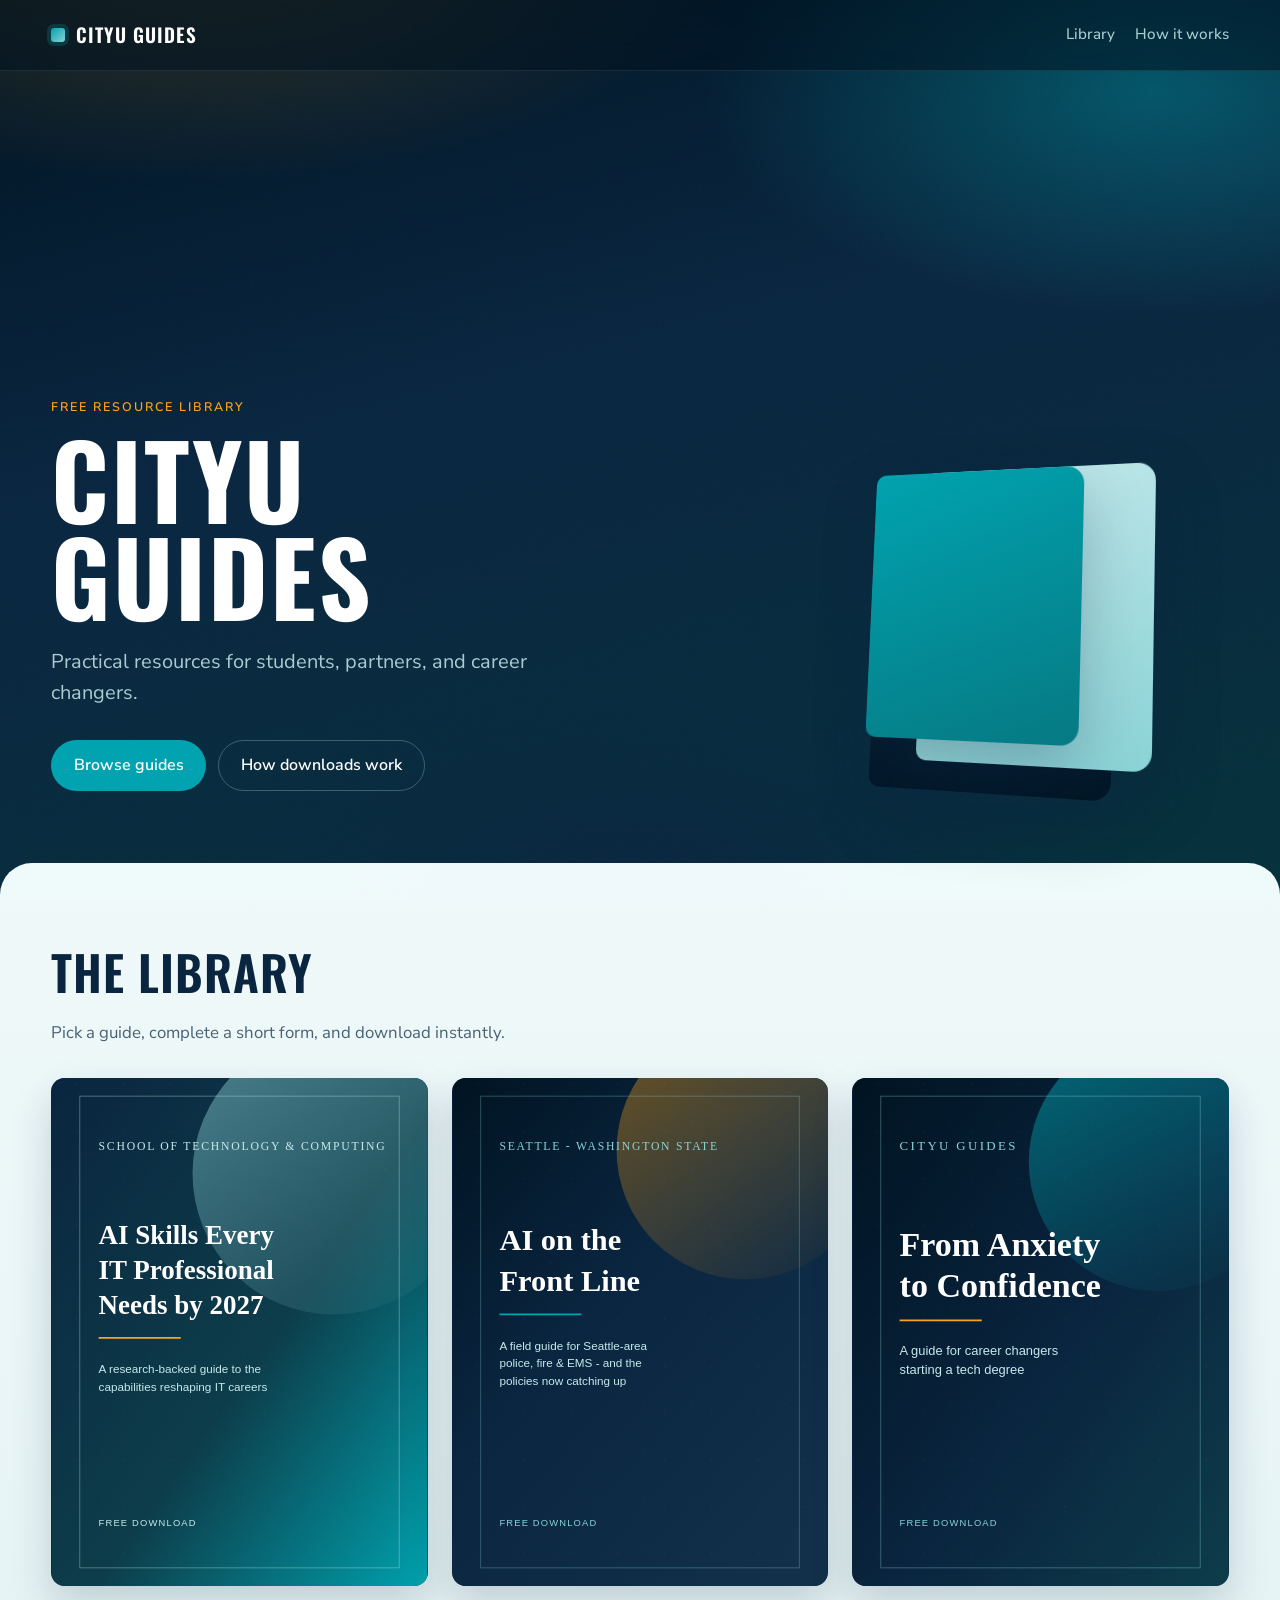
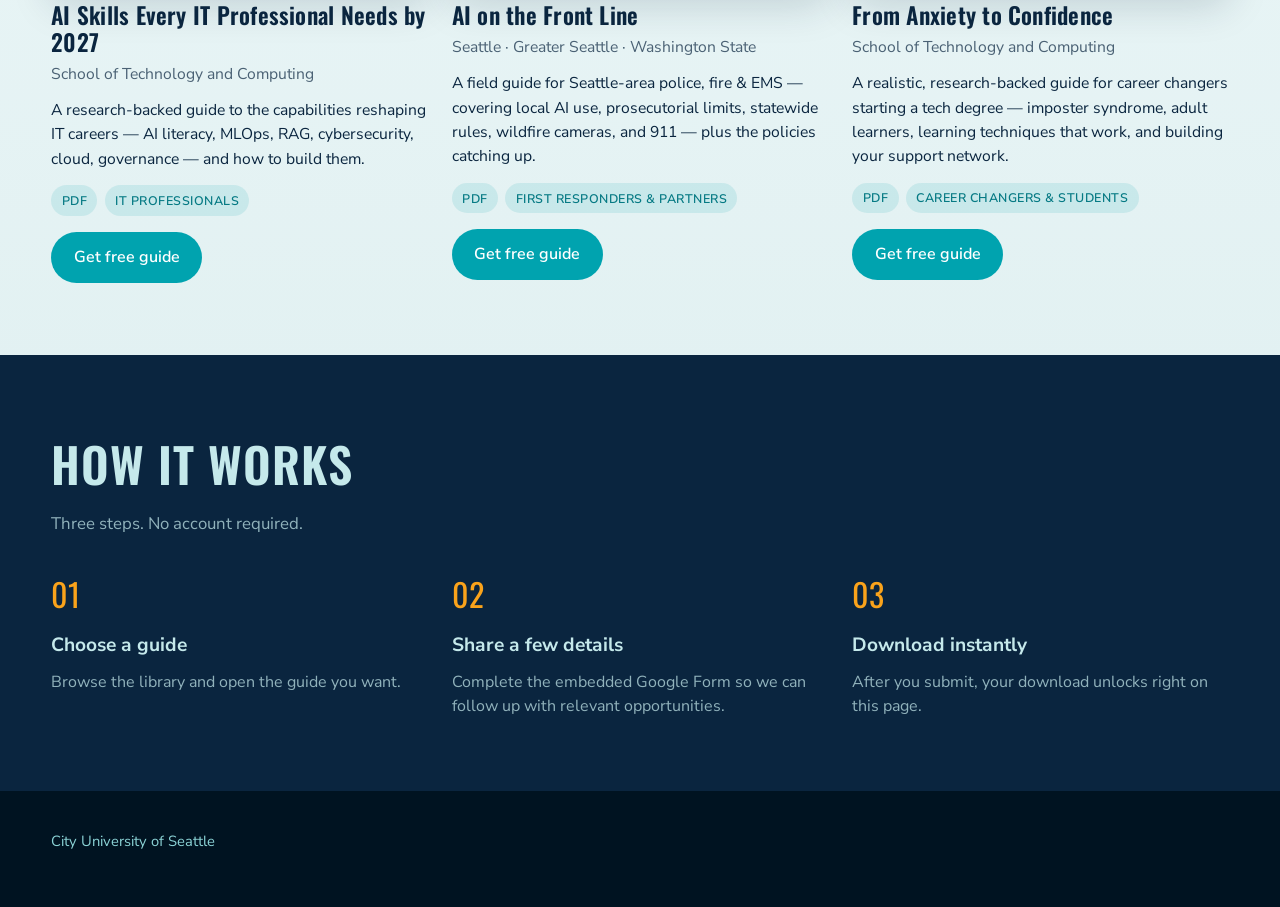
==== site/index.html @ 61764661 "Add CityU gated ebook library site Static site with Google Forms unlock, CityU brand colors/fonts, a" ====
<!DOCTYPE html>
<html lang="en">
  <head>
    <meta charset="UTF-8" />
    <meta name="viewport" content="width=device-width, initial-scale=1" />
    <title>CityU Guides — Free eBooks</title>
    <meta
      name="description"
      content="Download free CityU guides on academic programs, industry pathways, and building confidence in technology."
    />
    <link rel="preconnect" href="https://fonts.googleapis.com" />
    <link rel="preconnect" href="https://fonts.gstatic.com" crossorigin />
    <link
      href="https://fonts.googleapis.com/css2?family=Nunito+Sans:ital,opsz,wght@0,6..12,400;0,6..12,500;0,6..12,600;0,6..12,700;1,6..12,400&family=Oswald:wght@500;600;700&display=swap"
      rel="stylesheet"
    />
    <link rel="stylesheet" href="css/styles.css" />
  </head>
  <body>
    <div class="atmosphere" aria-hidden="true"></div>

    <header class="site-header">
      <a class="brand" href="#top" id="brand">
        <span class="brand-mark" aria-hidden="true"></span>
        <span class="brand-name">CityU Guides</span>
      </a>
      <nav class="nav">
        <a href="#library">Library</a>
        <a href="#how">How it works</a>
      </nav>
    </header>

    <main id="top">
      <section class="hero">
        <div class="hero-copy">
          <p class="eyebrow">Free resource library</p>
          <h1 class="brand-hero" id="brand-hero">CityU Guides</h1>
          <p class="lede" id="tagline">
            Practical resources for students, partners, and career changers.
          </p>
          <div class="hero-actions">
            <a class="btn btn-primary" href="#library">Browse guides</a>
            <a class="btn btn-ghost" href="#how">How downloads work</a>
          </div>
        </div>
        <div class="hero-visual" aria-hidden="true">
          <div class="hero-stack">
            <div class="spine spine-a"></div>
            <div class="spine spine-b"></div>
            <div class="spine spine-c"></div>
          </div>
        </div>
      </section>

      <section class="library" id="library">
        <div class="section-head">
          <h2>The library</h2>
          <p>Pick a guide, complete a short form, and download instantly.</p>
        </div>
        <div class="book-grid" id="book-grid" aria-live="polite">
          <div class="loading">Loading guides…</div>
        </div>
      </section>

      <section class="how" id="how">
        <div class="section-head">
          <h2>How it works</h2>
          <p>Three steps. No account required.</p>
        </div>
        <ol class="steps">
          <li>
            <span class="step-num">01</span>
            <h3>Choose a guide</h3>
            <p>Browse the library and open the guide you want.</p>
          </li>
          <li>
            <span class="step-num">02</span>
            <h3>Share a few details</h3>
            <p>Complete the embedded Google Form so we can follow up with relevant opportunities.</p>
          </li>
          <li>
            <span class="step-num">03</span>
            <h3>Download instantly</h3>
            <p>After you submit, your download unlocks right on this page.</p>
          </li>
        </ol>
      </section>
    </main>

    <footer class="site-footer">
      <p>
        <a href="https://cityu.edu/" target="_blank" rel="noopener">City University of Seattle</a>
      </p>
    </footer>

    <dialog class="gate" id="gate" aria-labelledby="gate-title">
      <div class="gate-shell">
        <button class="gate-close" type="button" id="gate-close" aria-label="Close">
          ×
        </button>

        <div class="gate-panel gate-intro" id="gate-intro">
          <div class="gate-book">
            <img id="gate-cover" alt="" />
            <div>
              <p class="eyebrow" id="gate-eyebrow">Gated download</p>
              <h2 id="gate-title">Download your free guide</h2>
              <p id="gate-subtitle"></p>
              <p class="gate-selected">
                Selected: <strong id="gate-book-title"></strong>
              </p>
            </div>
          </div>
          <div class="form-frame-wrap">
            <iframe
              id="gate-form"
              title="Download request form"
              loading="lazy"
            ></iframe>
          </div>
          <p class="gate-fallback">
            Form not loading?
            <a id="gate-external" href="https://forms.gle/LaEY1GUvLLZEyAtQ6" target="_blank" rel="noopener"
              >Open it in a new tab</a
            >, then
            <button type="button" class="linkish" id="gate-unlock-manual">
              unlock your download
            </button>
            .
          </p>
        </div>

        <div class="gate-panel gate-success" id="gate-success" hidden>
          <p class="eyebrow">You’re in</p>
          <h2>Thanks — your guide is ready</h2>
          <p id="success-copy">
            Your download is unlocked for this browser session.
          </p>
          <a class="btn btn-primary" id="gate-download" href="#" download>Download guide</a>
          <button type="button" class="btn btn-ghost" id="gate-done">Close</button>
        </div>
      </div>
    </dialog>

    <script src="js/app.js" type="module"></script>
  </body>
</html>
---- site/css/styles.css ----
:root {
  /* CityU brand — https://cityu.edu/ */
  --cityu-dark-blue: #0a253f;
  --cityu-dark-blue-950: #001321;
  --cityu-teal: #00a3af;
  --cityu-light-teal: #8ad3d6;
  --cityu-teal-wash: #c5e9eb;
  --cityu-teal-10: #f4feff;
  --cityu-yellow: #faa31b;
  --cityu-pink: #f05181;
  --cityu-gray: #cccccc;
  --cityu-border: #d9d9d9;

  --ink: var(--cityu-dark-blue-950);
  --pine: var(--cityu-dark-blue);
  --pine-mid: var(--cityu-teal);
  --moss: #067a84;
  --foam: var(--cityu-teal-wash);
  --paper: var(--cityu-teal-10);
  --paper-deep: #e4f4f5;
  --amber: var(--cityu-yellow);
  --amber-deep: #e08e0a;
  --text: var(--cityu-dark-blue);
  --muted: #4a6174;
  --white: #ffffff;
  --shadow: 0 24px 60px rgba(10, 37, 63, 0.28);
  --radius: 18px;
  /* CityU brand fonts: Oswald (display) + Avenir (body; Nunito Sans web fallback) */
  --font-display: "Oswald", "Arial Narrow", sans-serif;
  --font-body: "Avenir Next", Avenir, "Nunito Sans", "Segoe UI", sans-serif;
}

*,
*::before,
*::after {
  box-sizing: border-box;
}

html {
  scroll-behavior: smooth;
}

body {
  margin: 0;
  min-height: 100vh;
  color: var(--text);
  font-family: var(--font-body);
  background: var(--ink);
  line-height: 1.55;
  overflow-x: hidden;
}

a {
  color: inherit;
}

img {
  max-width: 100%;
  display: block;
}

code {
  font-size: 0.92em;
  background: rgba(255, 253, 248, 0.08);
  padding: 0.12em 0.4em;
  border-radius: 6px;
}

.atmosphere {
  position: fixed;
  inset: 0;
  z-index: -1;
  background:
    radial-gradient(ellipse 80% 55% at 15% -10%, rgba(250, 163, 27, 0.22), transparent 55%),
    radial-gradient(ellipse 70% 50% at 90% 10%, rgba(0, 163, 175, 0.4), transparent 50%),
    radial-gradient(ellipse 60% 40% at 50% 100%, rgba(10, 37, 63, 0.95), transparent 60%),
    linear-gradient(165deg, #001321 0%, #0a253f 42%, #06303a 100%);
}

.atmosphere::after {
  content: "";
  position: absolute;
  inset: 0;
  opacity: 0.35;
  background-image: url("data:image/svg+xml,%3Csvg xmlns='http://www.w3.org/2000/svg' width='160' height='160'%3E%3Cfilter id='n'%3E%3CfeTurbulence type='fractalNoise' baseFrequency='0.9' numOctaves='2' stitchTiles='stitch'/%3E%3C/filter%3E%3Crect width='160' height='160' filter='url(%23n)' opacity='0.45'/%3E%3C/svg%3E");
  mix-blend-mode: soft-light;
  pointer-events: none;
}

.site-header {
  display: flex;
  align-items: center;
  justify-content: space-between;
  gap: 1rem;
  padding: 1.25rem clamp(1.25rem, 4vw, 3.5rem);
  position: sticky;
  top: 0;
  z-index: 20;
  backdrop-filter: blur(14px);
  background: rgba(0, 19, 33, 0.55);
  border-bottom: 1px solid rgba(197, 233, 235, 0.1);
}

.brand {
  display: inline-flex;
  align-items: center;
  gap: 0.7rem;
  text-decoration: none;
  color: var(--white);
}

.brand-mark {
  width: 0.85rem;
  height: 0.85rem;
  border-radius: 3px;
  background: linear-gradient(135deg, var(--cityu-teal), var(--cityu-light-teal));
  box-shadow: 0 0 0 4px rgba(0, 163, 175, 0.22);
  animation: pulse-mark 3.2s ease-in-out infinite;
}

.brand-name {
  font-family: var(--font-display);
  font-weight: 600;
  font-size: 1.2rem;
  letter-spacing: 0.06em;
  text-transform: uppercase;
}

.nav {
  display: flex;
  gap: 1.25rem;
}

.nav a {
  color: var(--foam);
  text-decoration: none;
  font-size: 0.95rem;
  font-weight: 500;
  opacity: 0.85;
  transition: opacity 0.2s ease;
}

.nav a:hover {
  opacity: 1;
}

.hero {
  min-height: min(88vh, 900px);
  display: grid;
  grid-template-columns: 1.15fr 0.85fr;
  gap: clamp(2rem, 5vw, 4rem);
  align-items: end;
  padding: clamp(2.5rem, 7vh, 5rem) clamp(1.25rem, 4vw, 3.5rem) clamp(3rem, 8vh, 5.5rem);
}

.hero-copy {
  max-width: 36rem;
  color: var(--white);
  animation: rise 0.9s ease both;
}

.eyebrow {
  margin: 0 0 0.85rem;
  text-transform: uppercase;
  letter-spacing: 0.16em;
  font-size: 0.78rem;
  font-weight: 600;
  color: var(--amber);
}

.brand-hero {
  margin: 0;
  font-family: var(--font-display);
  font-size: clamp(3.4rem, 9vw, 6.4rem);
  line-height: 0.95;
  font-weight: 700;
  letter-spacing: 0.02em;
  text-transform: uppercase;
  color: var(--white);
}

.lede {
  margin: 1.35rem 0 0;
  font-size: clamp(1.05rem, 2.2vw, 1.25rem);
  color: rgba(197, 233, 235, 0.85);
  max-width: 30rem;
}

.hero-actions {
  display: flex;
  flex-wrap: wrap;
  gap: 0.75rem;
  margin-top: 2rem;
}

.btn {
  display: inline-flex;
  align-items: center;
  justify-content: center;
  gap: 0.5rem;
  min-height: 3rem;
  padding: 0.75rem 1.35rem;
  border-radius: 999px;
  border: 1px solid transparent;
  font: inherit;
  font-weight: 600;
  text-decoration: none;
  cursor: pointer;
  transition: transform 0.2s ease, background 0.2s ease, border-color 0.2s ease;
}

.btn:hover {
  transform: translateY(-1px);
}

.btn-primary {
  background: var(--cityu-teal);
  color: var(--white);
}

.btn-primary:hover {
  background: #008f99;
}

.btn-ghost {
  background: transparent;
  color: var(--white);
  border-color: rgba(197, 233, 235, 0.28);
}

.btn-ghost:hover {
  border-color: rgba(197, 233, 235, 0.55);
  background: rgba(255, 253, 248, 0.05);
}

.hero-visual {
  display: flex;
  justify-content: center;
  align-items: end;
  min-height: 280px;
  animation: float-in 1.1s 0.15s ease both;
}

.hero-stack {
  position: relative;
  width: min(100%, 320px);
  height: 360px;
  transform: perspective(900px) rotateY(-18deg) rotateX(6deg);
  transform-style: preserve-3d;
}

.spine {
  position: absolute;
  inset: auto 0 0 auto;
  width: 78%;
  height: 88%;
  border-radius: 10px 18px 18px 10px;
  box-shadow: var(--shadow);
}

.spine-a {
  right: 12%;
  bottom: 0;
  background: linear-gradient(160deg, #0a253f, #001321);
  animation: drift 7s ease-in-out infinite;
}

.spine-b {
  right: 0;
  bottom: 8%;
  width: 74%;
  height: 82%;
  background: linear-gradient(160deg, #c5e9eb, #8ad3d6);
  animation: drift 7s 0.4s ease-in-out infinite reverse;
}

.spine-c {
  right: 22%;
  bottom: 14%;
  width: 70%;
  height: 76%;
  background: linear-gradient(160deg, #00a3af, #067a84);
  animation: drift 6.5s 0.2s ease-in-out infinite;
}

.library,
.how {
  padding: clamp(3rem, 8vh, 5.5rem) clamp(1.25rem, 4vw, 3.5rem);
}

.library {
  background:
    linear-gradient(180deg, rgba(244, 254, 255, 0.98), rgba(229, 244, 245, 0.99));
  color: var(--text);
  border-radius: 2rem 2rem 0 0;
}

.section-head {
  max-width: 40rem;
  margin-bottom: 2rem;
}

.section-head h2 {
  margin: 0;
  font-family: var(--font-display);
  font-size: clamp(2rem, 4vw, 3rem);
  font-weight: 600;
  letter-spacing: 0.02em;
  text-transform: uppercase;
}

.section-head p {
  margin: 0.65rem 0 0;
  color: var(--muted);
  font-size: 1.05rem;
}

.book-grid {
  display: grid;
  grid-template-columns: repeat(auto-fill, minmax(280px, 1fr));
  gap: 1.5rem;
}

.loading {
  color: var(--muted);
  grid-column: 1 / -1;
}

.book-card {
  display: grid;
  grid-template-rows: auto 1fr;
  gap: 1rem;
  padding: 0;
  background: transparent;
  border: 0;
  text-align: left;
  animation: rise 0.7s ease both;
}

.book-cover {
  aspect-ratio: 4 / 5.4;
  border-radius: 14px;
  overflow: hidden;
  box-shadow: 0 18px 40px rgba(10, 37, 63, 0.18);
  background: var(--pine);
  transition: transform 0.35s ease, box-shadow 0.35s ease;
}

.book-card:hover .book-cover,
.book-card:focus-within .book-cover {
  transform: translateY(-6px) rotate(-0.6deg);
  box-shadow: 0 28px 50px rgba(10, 37, 63, 0.24);
}

.book-cover img {
  width: 100%;
  height: 100%;
  object-fit: cover;
}

.book-meta h3 {
  margin: 0;
  font-family: var(--font-display);
  font-size: 1.45rem;
  font-weight: 600;
  line-height: 1.15;
  letter-spacing: 0.01em;
}

.book-meta .subtitle {
  margin: 0.4rem 0 0;
  color: var(--muted);
  font-size: 0.98rem;
}

.book-meta .description {
  margin: 0.75rem 0 0;
  color: var(--text);
  font-size: 0.98rem;
}

.book-tags {
  display: flex;
  flex-wrap: wrap;
  gap: 0.45rem;
  margin: 0.9rem 0 1rem;
}

.book-tags span {
  font-size: 0.78rem;
  font-weight: 600;
  letter-spacing: 0.04em;
  text-transform: uppercase;
  color: #067a84;
  background: rgba(0, 163, 175, 0.12);
  padding: 0.35rem 0.65rem;
  border-radius: 999px;
}

.how {
  background: var(--cityu-dark-blue);
  color: var(--foam);
}

.how .section-head p {
  color: rgba(197, 233, 235, 0.72);
}

.steps {
  list-style: none;
  margin: 0;
  padding: 0;
  display: grid;
  grid-template-columns: repeat(3, 1fr);
  gap: 1.5rem;
}

.steps li {
  padding: 0;
}

.step-num {
  display: block;
  font-family: var(--font-display);
  font-size: 2rem;
  color: var(--amber);
  margin-bottom: 0.75rem;
}

.steps h3 {
  margin: 0;
  font-size: 1.2rem;
}

.steps p {
  margin: 0.55rem 0 0;
  color: rgba(197, 233, 235, 0.72);
}

.site-footer {
  padding: 1.5rem clamp(1.25rem, 4vw, 3.5rem) 2.5rem;
  background: var(--cityu-dark-blue-950);
  color: rgba(197, 233, 235, 0.7);
  font-size: 0.92rem;
}

.site-footer a {
  color: var(--cityu-light-teal);
  text-decoration: none;
}

.site-footer a:hover {
  text-decoration: underline;
}

.gate {
  width: min(920px, calc(100vw - 2rem));
  max-height: calc(100vh - 2rem);
  padding: 0;
  border: 0;
  border-radius: 22px;
  background: var(--paper);
  color: var(--text);
  box-shadow: var(--shadow);
  overflow: auto;
}

.gate::backdrop {
  background: rgba(0, 19, 33, 0.72);
  backdrop-filter: blur(6px);
}

.gate-shell {
  position: relative;
  padding: clamp(1.25rem, 3vw, 2rem);
}

.gate-close {
  position: absolute;
  top: 0.85rem;
  right: 0.85rem;
  width: 2.4rem;
  height: 2.4rem;
  border: 0;
  border-radius: 999px;
  background: rgba(10, 37, 63, 0.08);
  color: var(--cityu-dark-blue);
  font-size: 1.5rem;
  line-height: 1;
  cursor: pointer;
}

.gate-book {
  display: grid;
  grid-template-columns: 110px 1fr;
  gap: 1rem;
  align-items: start;
  margin-bottom: 1rem;
  padding-right: 2rem;
}

.gate-book img {
  width: 110px;
  aspect-ratio: 4 / 5.4;
  object-fit: cover;
  border-radius: 10px;
  box-shadow: 0 10px 24px rgba(10, 37, 63, 0.18);
}

.gate-book h2 {
  margin: 0;
  font-family: var(--font-display);
  font-size: clamp(1.5rem, 3vw, 2rem);
  line-height: 1.1;
}

.gate-book p {
  margin: 0.55rem 0 0;
  color: var(--muted);
}

.gate-selected {
  color: var(--text) !important;
}

.form-frame-wrap {
  width: 100%;
  min-height: 520px;
  border-radius: 14px;
  overflow: hidden;
  background: var(--white);
  border: 1px solid var(--cityu-border);
}

.form-frame-wrap iframe {
  width: 100%;
  height: 640px;
  border: 0;
  display: block;
}

.gate-fallback {
  margin: 0.9rem 0 0;
  font-size: 0.92rem;
  color: var(--muted);
}

.linkish {
  border: 0;
  background: none;
  padding: 0;
  color: var(--cityu-teal);
  font: inherit;
  font-weight: 600;
  text-decoration: underline;
  cursor: pointer;
}

.gate-success {
  text-align: center;
  padding: 2.5rem 1rem 1.5rem;
}

.gate-success h2 {
  margin: 0;
  font-family: var(--font-display);
  font-size: clamp(1.8rem, 4vw, 2.4rem);
}

.gate-success p {
  color: var(--muted);
  max-width: 28rem;
  margin: 0.75rem auto 1.5rem;
}

.gate-success .btn {
  margin: 0.35rem;
}

@keyframes rise {
  from {
    opacity: 0;
    transform: translateY(18px);
  }
  to {
    opacity: 1;
    transform: translateY(0);
  }
}

@keyframes float-in {
  from {
    opacity: 0;
    transform: translateY(28px) scale(0.96);
  }
  to {
    opacity: 1;
    transform: translateY(0) scale(1);
  }
}

@keyframes drift {
  0%,
  100% {
    transform: translateY(0);
  }
  50% {
    transform: translateY(-10px);
  }
}

@keyframes pulse-mark {
  0%,
  100% {
    box-shadow: 0 0 0 4px rgba(0, 163, 175, 0.22);
  }
  50% {
    box-shadow: 0 0 0 8px rgba(0, 163, 175, 0.08);
  }
}

@media (max-width: 860px) {
  .hero {
    grid-template-columns: 1fr;
    min-height: auto;
    align-items: start;
    padding-top: 2.5rem;
  }

  .hero-visual {
    order: -1;
    min-height: 220px;
  }

  .hero-stack {
    height: 240px;
    width: min(100%, 240px);
  }

  .steps {
    grid-template-columns: 1fr;
  }

  .gate-book {
    grid-template-columns: 84px 1fr;
  }

  .form-frame-wrap,
  .form-frame-wrap iframe {
    min-height: 480px;
    height: 520px;
  }
}

@media (prefers-reduced-motion: reduce) {
  *,
  *::before,
  *::after {
    animation: none !important;
    transition: none !important;
  }
}
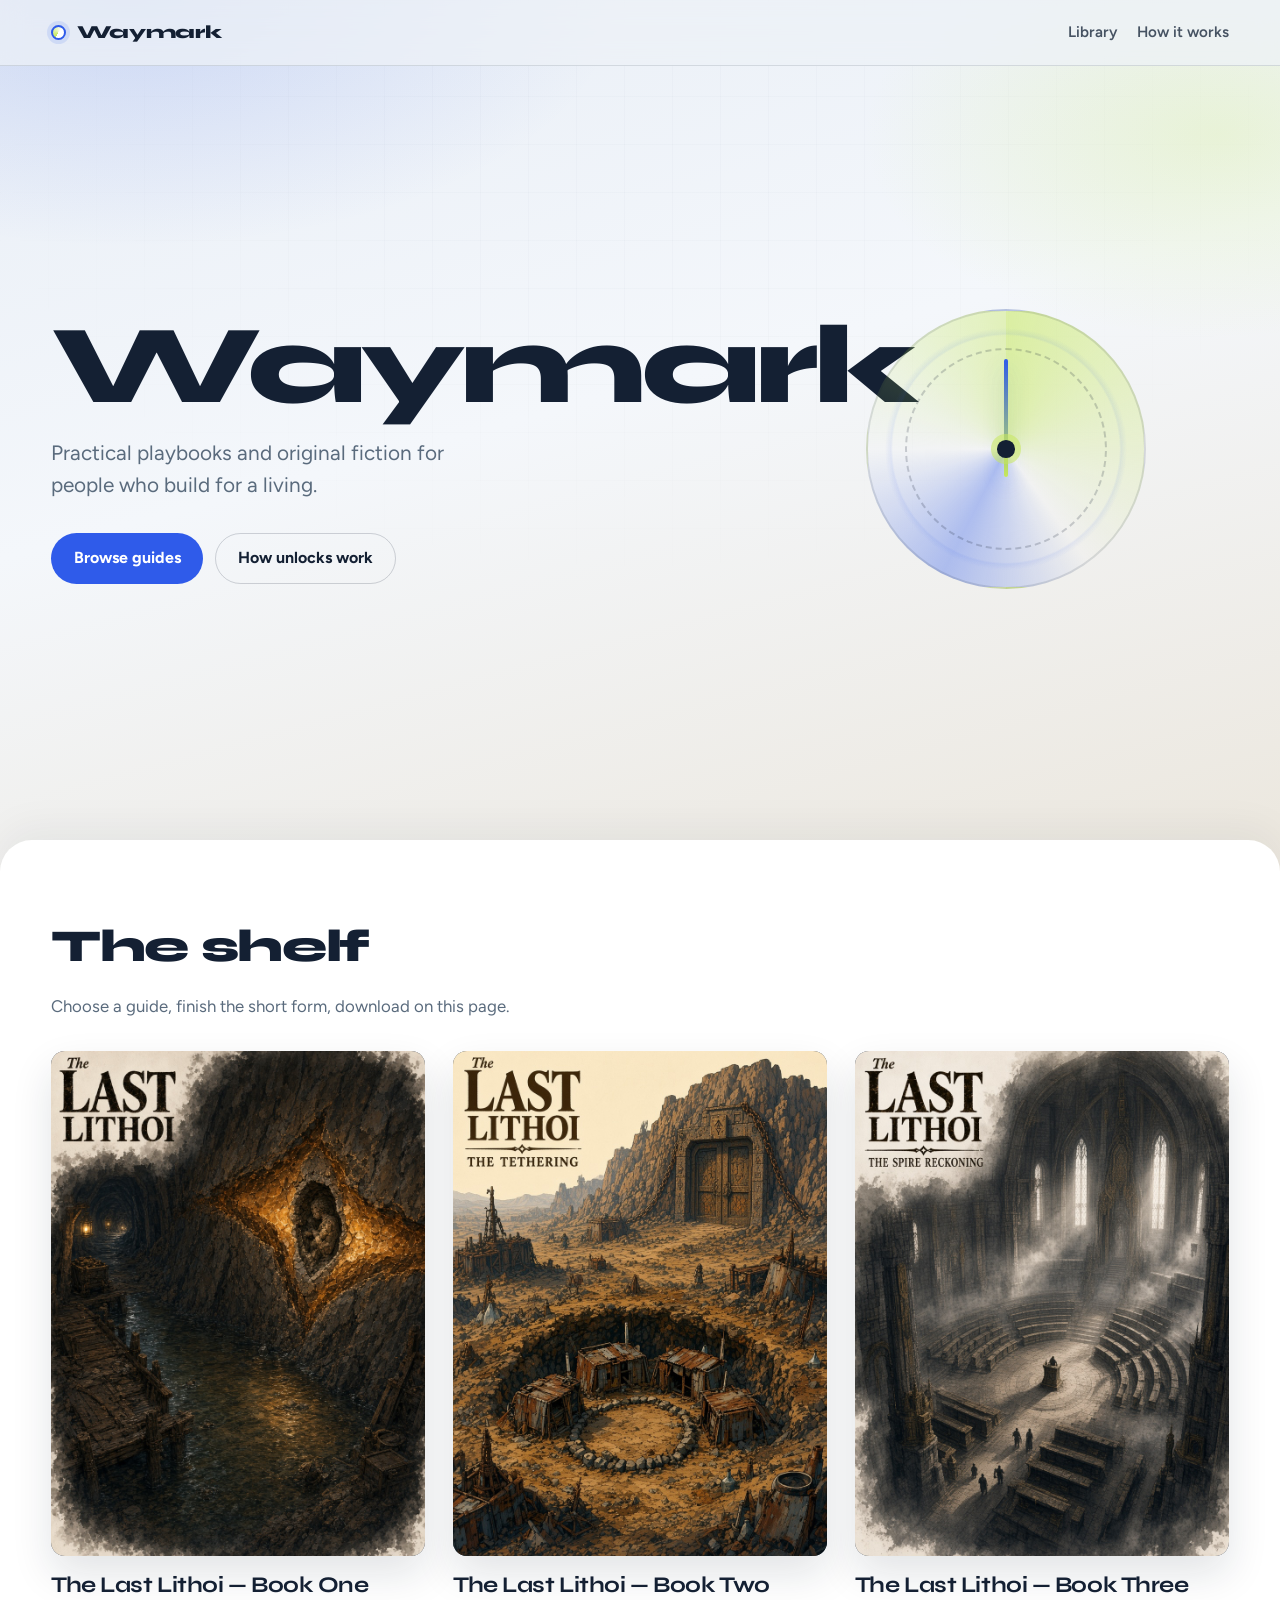
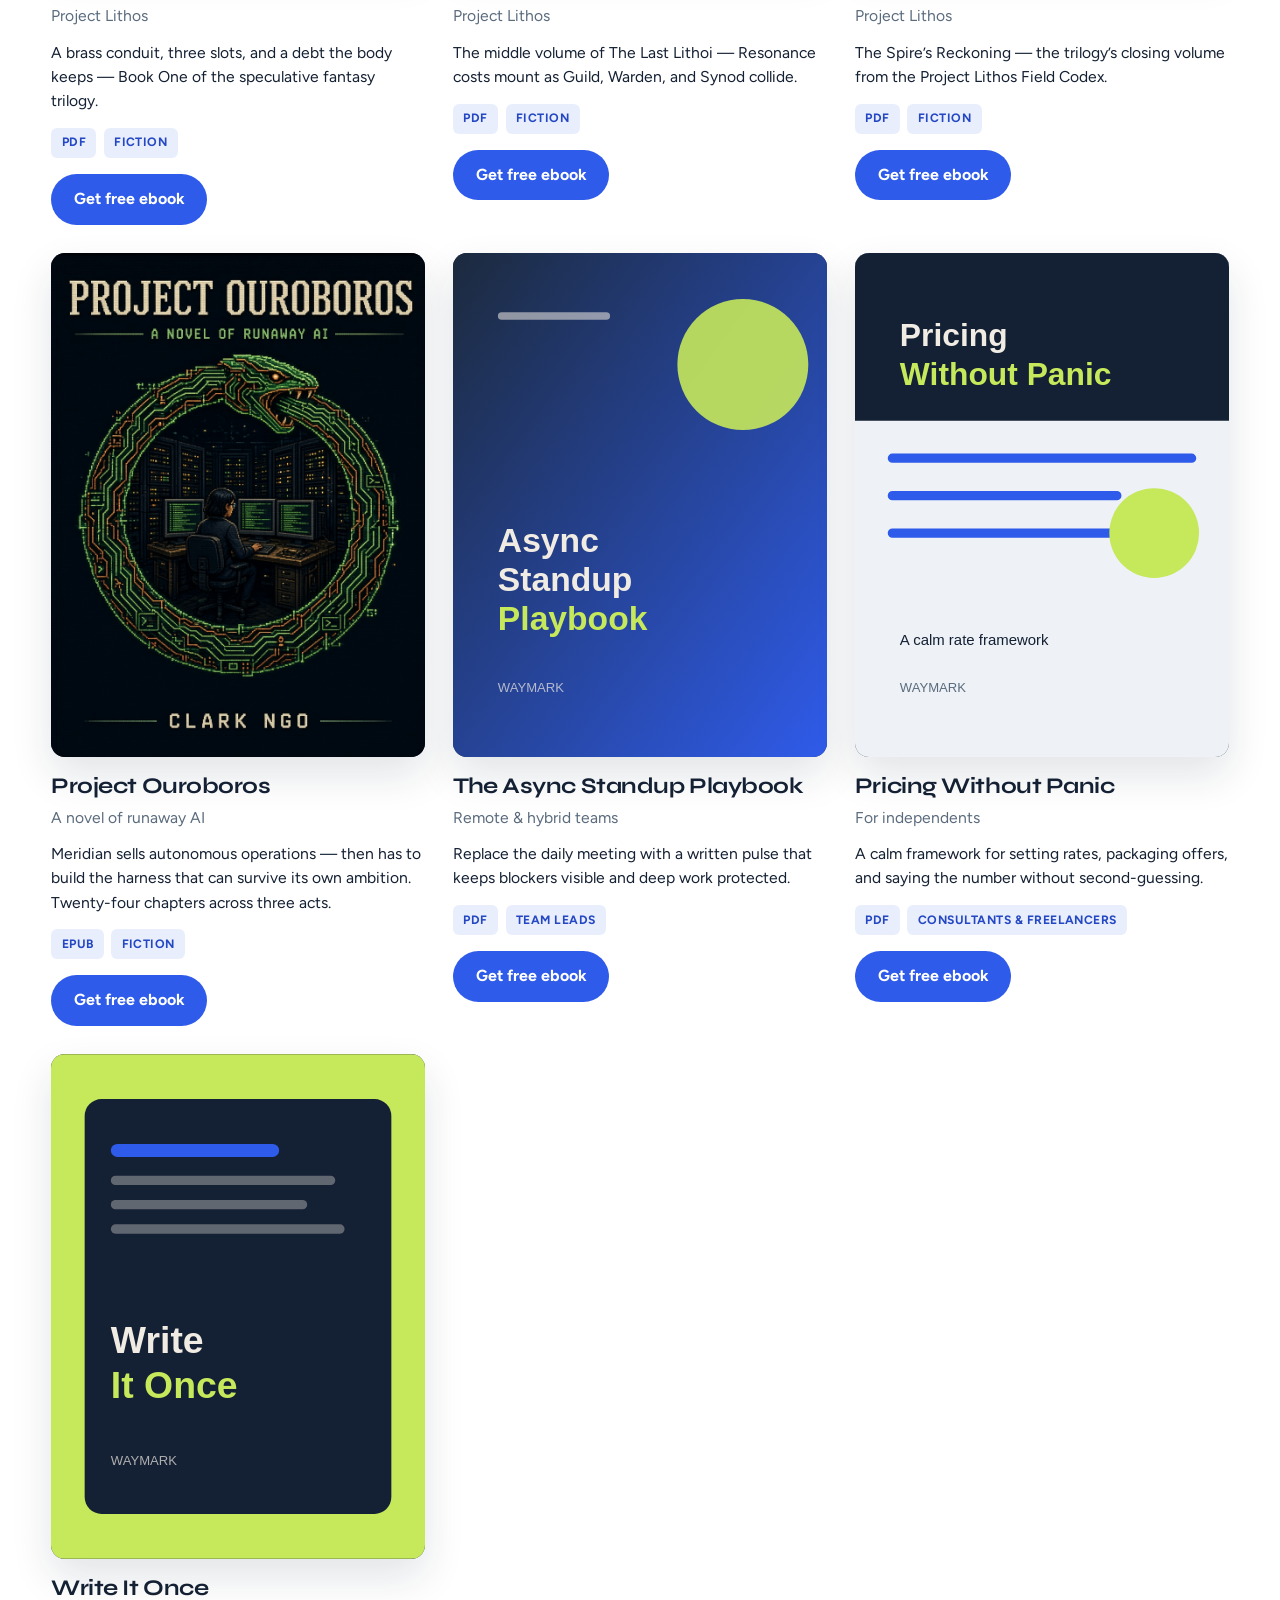
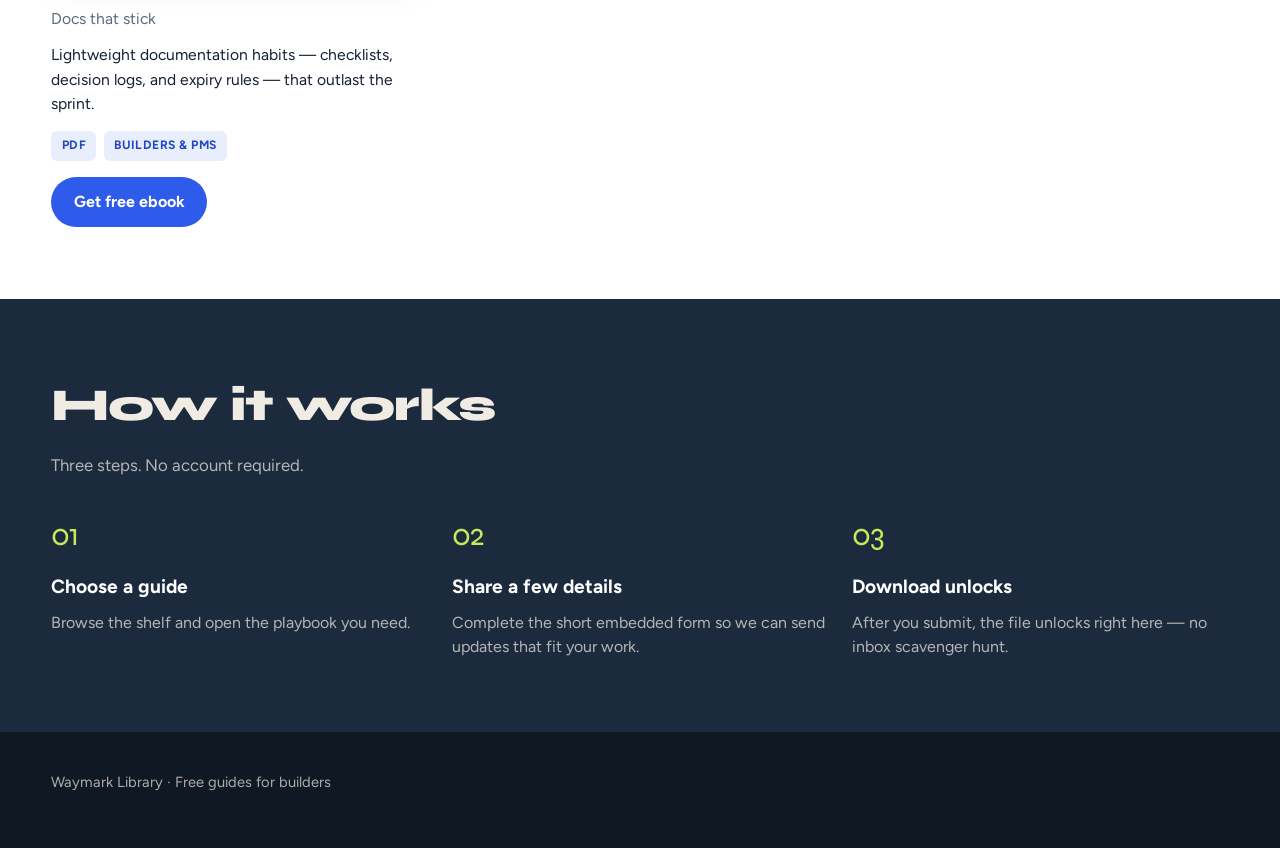
==== commit cfbbe83b: "Add Waymark gated ebook library with Lithos and Ouroboros Ship a static GitHub Pages library with fo" ====
--- a/site/index.html
+++ b/site/index.html
@@ -3,15 +3,15 @@
   <head>
     <meta charset="UTF-8" />
     <meta name="viewport" content="width=device-width, initial-scale=1" />
-    <title>CityU Guides — Free eBooks</title>
+    <title>Waymark — Free ebooks</title>
     <meta
       name="description"
-      content="Download free CityU guides on academic programs, industry pathways, and building confidence in technology."
+      content="Waymark Library — free playbooks and original fiction. Browse a title, share a few details, download on the spot."
     />
     <link rel="preconnect" href="https://fonts.googleapis.com" />
     <link rel="preconnect" href="https://fonts.gstatic.com" crossorigin />
     <link
-      href="https://fonts.googleapis.com/css2?family=Nunito+Sans:ital,opsz,wght@0,6..12,400;0,6..12,500;0,6..12,600;0,6..12,700;1,6..12,400&family=Oswald:wght@500;600;700&display=swap"
+      href="https://fonts.googleapis.com/css2?family=Figtree:wght@400;500;600;700&family=Syne:wght@600;700;800&display=swap"
       rel="stylesheet"
     />
     <link rel="stylesheet" href="css/styles.css" />
@@ -22,9 +22,9 @@
     <header class="site-header">
       <a class="brand" href="#top" id="brand">
         <span class="brand-mark" aria-hidden="true"></span>
-        <span class="brand-name">CityU Guides</span>
+        <span class="brand-name">Waymark</span>
       </a>
-      <nav class="nav">
+      <nav class="nav" aria-label="Primary">
         <a href="#library">Library</a>
         <a href="#how">How it works</a>
       </nav>
@@ -33,29 +33,29 @@
     <main id="top">
       <section class="hero">
         <div class="hero-copy">
-          <p class="eyebrow">Free resource library</p>
-          <h1 class="brand-hero" id="brand-hero">CityU Guides</h1>
+          <h1 class="brand-hero" id="brand-hero">Waymark</h1>
           <p class="lede" id="tagline">
-            Practical resources for students, partners, and career changers.
+            Practical playbooks for people who build for a living.
           </p>
           <div class="hero-actions">
             <a class="btn btn-primary" href="#library">Browse guides</a>
-            <a class="btn btn-ghost" href="#how">How downloads work</a>
+            <a class="btn btn-ghost" href="#how">How unlocks work</a>
           </div>
         </div>
         <div class="hero-visual" aria-hidden="true">
-          <div class="hero-stack">
-            <div class="spine spine-a"></div>
-            <div class="spine spine-b"></div>
-            <div class="spine spine-c"></div>
+          <div class="hero-compass">
+            <span class="ring ring-outer"></span>
+            <span class="ring ring-mid"></span>
+            <span class="needle"></span>
+            <span class="hub"></span>
           </div>
         </div>
       </section>
 
       <section class="library" id="library">
         <div class="section-head">
-          <h2>The library</h2>
-          <p>Pick a guide, complete a short form, and download instantly.</p>
+          <h2>The shelf</h2>
+          <p>Choose a guide, finish the short form, download on this page.</p>
         </div>
         <div class="book-grid" id="book-grid" aria-live="polite">
           <div class="loading">Loading guides…</div>
@@ -71,40 +71,38 @@
           <li>
             <span class="step-num">01</span>
             <h3>Choose a guide</h3>
-            <p>Browse the library and open the guide you want.</p>
+            <p>Browse the shelf and open the playbook you need.</p>
           </li>
           <li>
             <span class="step-num">02</span>
             <h3>Share a few details</h3>
-            <p>Complete the embedded Google Form so we can follow up with relevant opportunities.</p>
+            <p>Complete the short embedded form so we can send updates that fit your work.</p>
           </li>
           <li>
             <span class="step-num">03</span>
-            <h3>Download instantly</h3>
-            <p>After you submit, your download unlocks right on this page.</p>
+            <h3>Download unlocks</h3>
+            <p>After you submit, the file unlocks right here — no inbox scavenger hunt.</p>
           </li>
         </ol>
       </section>
     </main>
 
     <footer class="site-footer">
-      <p>
-        <a href="https://cityu.edu/" target="_blank" rel="noopener">City University of Seattle</a>
-      </p>
+      <p>Waymark Library · Free guides for builders</p>
     </footer>
 
     <dialog class="gate" id="gate" aria-labelledby="gate-title">
       <div class="gate-shell">
-        <button class="gate-close" type="button" id="gate-close" aria-label="Close">
+        <button class="gate-close" type="button" id="gate-close" aria-label="Close dialog">
           ×
         </button>
 
         <div class="gate-panel gate-intro" id="gate-intro">
           <div class="gate-book">
-            <img id="gate-cover" alt="" />
+            <img id="gate-cover" alt="" width="110" height="148" />
             <div>
               <p class="eyebrow" id="gate-eyebrow">Gated download</p>
-              <h2 id="gate-title">Download your free guide</h2>
+              <h2 id="gate-title">Unlock this guide</h2>
               <p id="gate-subtitle"></p>
               <p class="gate-selected">
                 Selected: <strong id="gate-book-title"></strong>
@@ -112,15 +110,11 @@
             </div>
           </div>
           <div class="form-frame-wrap">
-            <iframe
-              id="gate-form"
-              title="Download request form"
-              loading="lazy"
-            ></iframe>
+            <iframe id="gate-form" title="Download request form" loading="lazy"></iframe>
           </div>
           <p class="gate-fallback">
             Form not loading?
-            <a id="gate-external" href="https://forms.gle/LaEY1GUvLLZEyAtQ6" target="_blank" rel="noopener"
+            <a id="gate-external" href="gate/form.html" target="_blank" rel="noopener"
               >Open it in a new tab</a
             >, then
             <button type="button" class="linkish" id="gate-unlock-manual">
@@ -131,10 +125,10 @@
         </div>
 
         <div class="gate-panel gate-success" id="gate-success" hidden>
-          <p class="eyebrow">You’re in</p>
-          <h2>Thanks — your guide is ready</h2>
+          <p class="eyebrow">Unlocked</p>
+          <h2>Your guide is ready</h2>
           <p id="success-copy">
-            Your download is unlocked for this browser session.
+            Download stays available for the rest of this browser session.
           </p>
           <a class="btn btn-primary" id="gate-download" href="#" download>Download guide</a>
           <button type="button" class="btn btn-ghost" id="gate-done">Close</button>
--- a/site/css/styles.css
+++ b/site/css/styles.css
@@ -1,33 +1,19 @@
 :root {
-  /* CityU brand — https://cityu.edu/ */
-  --cityu-dark-blue: #0a253f;
-  --cityu-dark-blue-950: #001321;
-  --cityu-teal: #00a3af;
-  --cityu-light-teal: #8ad3d6;
-  --cityu-teal-wash: #c5e9eb;
-  --cityu-teal-10: #f4feff;
-  --cityu-yellow: #faa31b;
-  --cityu-pink: #f05181;
-  --cityu-gray: #cccccc;
-  --cityu-border: #d9d9d9;
-
-  --ink: var(--cityu-dark-blue-950);
-  --pine: var(--cityu-dark-blue);
-  --pine-mid: var(--cityu-teal);
-  --moss: #067a84;
-  --foam: var(--cityu-teal-wash);
-  --paper: var(--cityu-teal-10);
-  --paper-deep: #e4f4f5;
-  --amber: var(--cityu-yellow);
-  --amber-deep: #e08e0a;
-  --text: var(--cityu-dark-blue);
-  --muted: #4a6174;
+  --ink: #142033;
+  --slate: #1c2a3d;
+  --paper: #eef2f7;
+  --paper-deep: #e2e8f0;
   --white: #ffffff;
-  --shadow: 0 24px 60px rgba(10, 37, 63, 0.28);
-  --radius: 18px;
-  /* CityU brand fonts: Oswald (display) + Avenir (body; Nunito Sans web fallback) */
-  --font-display: "Oswald", "Arial Narrow", sans-serif;
-  --font-body: "Avenir Next", Avenir, "Nunito Sans", "Segoe UI", sans-serif;
+  --cobalt: #2f5bea;
+  --cobalt-deep: #2448c4;
+  --lime: #c6e85b;
+  --sand: #f0ebe3;
+  --muted: #5a6b7d;
+  --line: rgba(20, 32, 51, 0.12);
+  --shadow: 0 28px 64px rgba(20, 32, 51, 0.18);
+  --radius: 16px;
+  --font-display: "Syne", "Avenir Next Condensed", sans-serif;
+  --font-body: "Figtree", "Segoe UI", sans-serif;
 }
 
 *,
@@ -43,9 +29,9 @@
 body {
   margin: 0;
   min-height: 100vh;
-  color: var(--text);
+  color: var(--ink);
   font-family: var(--font-body);
-  background: var(--ink);
+  background: var(--paper);
   line-height: 1.55;
   overflow-x: hidden;
 }
@@ -57,13 +43,6 @@
 img {
   max-width: 100%;
   display: block;
-}
-
-code {
-  font-size: 0.92em;
-  background: rgba(255, 253, 248, 0.08);
-  padding: 0.12em 0.4em;
-  border-radius: 6px;
 }
 
 .atmosphere {
@@ -71,19 +50,22 @@
   inset: 0;
   z-index: -1;
   background:
-    radial-gradient(ellipse 80% 55% at 15% -10%, rgba(250, 163, 27, 0.22), transparent 55%),
-    radial-gradient(ellipse 70% 50% at 90% 10%, rgba(0, 163, 175, 0.4), transparent 50%),
-    radial-gradient(ellipse 60% 40% at 50% 100%, rgba(10, 37, 63, 0.95), transparent 60%),
-    linear-gradient(165deg, #001321 0%, #0a253f 42%, #06303a 100%);
-}
-
-.atmosphere::after {
+    radial-gradient(ellipse 70% 50% at 10% 0%, rgba(47, 91, 234, 0.16), transparent 55%),
+    radial-gradient(ellipse 55% 45% at 95% 15%, rgba(198, 232, 91, 0.22), transparent 50%),
+    linear-gradient(165deg, #e8eef6 0%, #f4f7fb 45%, #ebe6dc 100%);
+}
+
+.atmosphere::before {
   content: "";
   position: absolute;
   inset: 0;
-  opacity: 0.35;
-  background-image: url("data:image/svg+xml,%3Csvg xmlns='http://www.w3.org/2000/svg' width='160' height='160'%3E%3Cfilter id='n'%3E%3CfeTurbulence type='fractalNoise' baseFrequency='0.9' numOctaves='2' stitchTiles='stitch'/%3E%3C/filter%3E%3Crect width='160' height='160' filter='url(%23n)' opacity='0.45'/%3E%3C/svg%3E");
-  mix-blend-mode: soft-light;
+  opacity: 0.45;
+  background-image:
+    linear-gradient(rgba(20, 32, 51, 0.04) 1px, transparent 1px),
+    linear-gradient(90deg, rgba(20, 32, 51, 0.04) 1px, transparent 1px);
+  background-size: 48px 48px;
+  mask-image: radial-gradient(ellipse 80% 70% at 50% 20%, #000 20%, transparent 75%);
+  animation: grid-drift 28s linear infinite;
   pointer-events: none;
 }
 
@@ -92,38 +74,40 @@
   align-items: center;
   justify-content: space-between;
   gap: 1rem;
-  padding: 1.25rem clamp(1.25rem, 4vw, 3.5rem);
+  padding: 1.15rem clamp(1.25rem, 4vw, 3.5rem);
   position: sticky;
   top: 0;
   z-index: 20;
   backdrop-filter: blur(14px);
-  background: rgba(0, 19, 33, 0.55);
-  border-bottom: 1px solid rgba(197, 233, 235, 0.1);
+  background: rgba(238, 242, 247, 0.72);
+  border-bottom: 1px solid var(--line);
 }
 
 .brand {
   display: inline-flex;
   align-items: center;
-  gap: 0.7rem;
+  gap: 0.65rem;
   text-decoration: none;
-  color: var(--white);
+  color: var(--ink);
 }
 
 .brand-mark {
-  width: 0.85rem;
-  height: 0.85rem;
-  border-radius: 3px;
-  background: linear-gradient(135deg, var(--cityu-teal), var(--cityu-light-teal));
-  box-shadow: 0 0 0 4px rgba(0, 163, 175, 0.22);
-  animation: pulse-mark 3.2s ease-in-out infinite;
+  width: 0.95rem;
+  height: 0.95rem;
+  border-radius: 50%;
+  border: 2px solid var(--cobalt);
+  background:
+    conic-gradient(from 210deg, var(--lime), transparent 55%),
+    var(--white);
+  box-shadow: 0 0 0 4px rgba(47, 91, 234, 0.12);
+  animation: pulse-mark 3.4s ease-in-out infinite;
 }
 
 .brand-name {
   font-family: var(--font-display);
-  font-weight: 600;
-  font-size: 1.2rem;
-  letter-spacing: 0.06em;
-  text-transform: uppercase;
+  font-weight: 800;
+  font-size: 1.15rem;
+  letter-spacing: -0.02em;
 }
 
 .nav {
@@ -132,58 +116,48 @@
 }
 
 .nav a {
-  color: var(--foam);
+  color: var(--slate);
   text-decoration: none;
   font-size: 0.95rem;
-  font-weight: 500;
-  opacity: 0.85;
+  font-weight: 600;
+  opacity: 0.8;
   transition: opacity 0.2s ease;
 }
 
-.nav a:hover {
+.nav a:hover,
+.nav a:focus-visible {
   opacity: 1;
 }
 
 .hero {
-  min-height: min(88vh, 900px);
+  min-height: min(86vh, 860px);
   display: grid;
-  grid-template-columns: 1.15fr 0.85fr;
+  grid-template-columns: 1.2fr 0.8fr;
   gap: clamp(2rem, 5vw, 4rem);
-  align-items: end;
-  padding: clamp(2.5rem, 7vh, 5rem) clamp(1.25rem, 4vw, 3.5rem) clamp(3rem, 8vh, 5.5rem);
+  align-items: center;
+  padding: clamp(2.5rem, 7vh, 5rem) clamp(1.25rem, 4vw, 3.5rem) clamp(3rem, 8vh, 5rem);
 }
 
 .hero-copy {
-  max-width: 36rem;
-  color: var(--white);
-  animation: rise 0.9s ease both;
-}
-
-.eyebrow {
-  margin: 0 0 0.85rem;
-  text-transform: uppercase;
-  letter-spacing: 0.16em;
-  font-size: 0.78rem;
-  font-weight: 600;
-  color: var(--amber);
+  max-width: 34rem;
+  animation: rise 0.85s ease both;
 }
 
 .brand-hero {
   margin: 0;
   font-family: var(--font-display);
-  font-size: clamp(3.4rem, 9vw, 6.4rem);
-  line-height: 0.95;
-  font-weight: 700;
-  letter-spacing: 0.02em;
-  text-transform: uppercase;
-  color: var(--white);
+  font-size: clamp(3.6rem, 10vw, 7rem);
+  line-height: 0.92;
+  font-weight: 800;
+  letter-spacing: -0.04em;
+  color: var(--ink);
 }
 
 .lede {
-  margin: 1.35rem 0 0;
-  font-size: clamp(1.05rem, 2.2vw, 1.25rem);
-  color: rgba(197, 233, 235, 0.85);
-  max-width: 30rem;
+  margin: 1.25rem 0 0;
+  font-size: clamp(1.08rem, 2.2vw, 1.3rem);
+  color: var(--muted);
+  max-width: 28rem;
 }
 
 .hero-actions {
@@ -203,7 +177,7 @@
   border-radius: 999px;
   border: 1px solid transparent;
   font: inherit;
-  font-weight: 600;
+  font-weight: 700;
   text-decoration: none;
   cursor: pointer;
   transition: transform 0.2s ease, background 0.2s ease, border-color 0.2s ease;
@@ -213,74 +187,90 @@
   transform: translateY(-1px);
 }
 
+.btn:focus-visible {
+  outline: 3px solid rgba(47, 91, 234, 0.45);
+  outline-offset: 2px;
+}
+
 .btn-primary {
-  background: var(--cityu-teal);
+  background: var(--cobalt);
   color: var(--white);
 }
 
 .btn-primary:hover {
-  background: #008f99;
+  background: var(--cobalt-deep);
 }
 
 .btn-ghost {
   background: transparent;
-  color: var(--white);
-  border-color: rgba(197, 233, 235, 0.28);
+  color: var(--ink);
+  border-color: rgba(20, 32, 51, 0.18);
 }
 
 .btn-ghost:hover {
-  border-color: rgba(197, 233, 235, 0.55);
-  background: rgba(255, 253, 248, 0.05);
+  border-color: rgba(20, 32, 51, 0.4);
+  background: rgba(255, 255, 255, 0.45);
 }
 
 .hero-visual {
   display: flex;
   justify-content: center;
-  align-items: end;
+  align-items: center;
   min-height: 280px;
-  animation: float-in 1.1s 0.15s ease both;
-}
-
-.hero-stack {
+  animation: float-in 1s 0.12s ease both;
+}
+
+.hero-compass {
   position: relative;
-  width: min(100%, 320px);
-  height: 360px;
-  transform: perspective(900px) rotateY(-18deg) rotateX(6deg);
-  transform-style: preserve-3d;
-}
-
-.spine {
+  width: min(100%, 280px);
+  aspect-ratio: 1;
+}
+
+.ring {
   position: absolute;
-  inset: auto 0 0 auto;
-  width: 78%;
-  height: 88%;
-  border-radius: 10px 18px 18px 10px;
-  box-shadow: var(--shadow);
-}
-
-.spine-a {
-  right: 12%;
-  bottom: 0;
-  background: linear-gradient(160deg, #0a253f, #001321);
-  animation: drift 7s ease-in-out infinite;
-}
-
-.spine-b {
-  right: 0;
-  bottom: 8%;
-  width: 74%;
-  height: 82%;
-  background: linear-gradient(160deg, #c5e9eb, #8ad3d6);
-  animation: drift 7s 0.4s ease-in-out infinite reverse;
-}
-
-.spine-c {
-  right: 22%;
-  bottom: 14%;
-  width: 70%;
-  height: 76%;
-  background: linear-gradient(160deg, #00a3af, #067a84);
-  animation: drift 6.5s 0.2s ease-in-out infinite;
+  inset: 0;
+  border-radius: 50%;
+  border: 2px solid rgba(20, 32, 51, 0.12);
+}
+
+.ring-outer {
+  background:
+    radial-gradient(circle at 50% 50%, transparent 58%, rgba(47, 91, 234, 0.08) 59%, transparent 62%),
+    conic-gradient(from 0deg, rgba(198, 232, 91, 0.55), transparent 40%, rgba(47, 91, 234, 0.35), transparent 75%, rgba(198, 232, 91, 0.4));
+  animation: spin-slow 24s linear infinite;
+}
+
+.ring-mid {
+  inset: 14%;
+  border-style: dashed;
+  border-color: rgba(20, 32, 51, 0.2);
+  animation: spin-slow 36s linear infinite reverse;
+}
+
+.needle {
+  position: absolute;
+  left: 50%;
+  top: 18%;
+  width: 4px;
+  height: 42%;
+  margin-left: -2px;
+  border-radius: 4px;
+  background: linear-gradient(180deg, var(--cobalt) 0%, var(--lime) 100%);
+  transform-origin: bottom center;
+  animation: needle-sway 5.5s ease-in-out infinite;
+  box-shadow: 0 8px 20px rgba(47, 91, 234, 0.25);
+}
+
+.hub {
+  position: absolute;
+  left: 50%;
+  top: 50%;
+  width: 1.1rem;
+  height: 1.1rem;
+  margin: -0.55rem 0 0 -0.55rem;
+  border-radius: 50%;
+  background: var(--ink);
+  box-shadow: 0 0 0 6px rgba(198, 232, 91, 0.55);
 }
 
 .library,
@@ -289,10 +279,9 @@
 }
 
 .library {
-  background:
-    linear-gradient(180deg, rgba(244, 254, 255, 0.98), rgba(229, 244, 245, 0.99));
-  color: var(--text);
+  background: var(--white);
   border-radius: 2rem 2rem 0 0;
+  box-shadow: 0 -12px 40px rgba(20, 32, 51, 0.05);
 }
 
 .section-head {
@@ -303,10 +292,9 @@
 .section-head h2 {
   margin: 0;
   font-family: var(--font-display);
-  font-size: clamp(2rem, 4vw, 3rem);
-  font-weight: 600;
-  letter-spacing: 0.02em;
-  text-transform: uppercase;
+  font-size: clamp(2rem, 4vw, 2.85rem);
+  font-weight: 800;
+  letter-spacing: -0.03em;
 }
 
 .section-head p {
@@ -318,7 +306,7 @@
 .book-grid {
   display: grid;
   grid-template-columns: repeat(auto-fill, minmax(280px, 1fr));
-  gap: 1.5rem;
+  gap: 1.75rem;
 }
 
 .loading {
@@ -341,15 +329,15 @@
   aspect-ratio: 4 / 5.4;
   border-radius: 14px;
   overflow: hidden;
-  box-shadow: 0 18px 40px rgba(10, 37, 63, 0.18);
-  background: var(--pine);
+  box-shadow: 0 18px 40px rgba(20, 32, 51, 0.12);
+  background: var(--slate);
   transition: transform 0.35s ease, box-shadow 0.35s ease;
 }
 
 .book-card:hover .book-cover,
 .book-card:focus-within .book-cover {
-  transform: translateY(-6px) rotate(-0.6deg);
-  box-shadow: 0 28px 50px rgba(10, 37, 63, 0.24);
+  transform: translateY(-6px) rotate(-0.5deg);
+  box-shadow: 0 28px 50px rgba(20, 32, 51, 0.18);
 }
 
 .book-cover img {
@@ -361,10 +349,10 @@
 .book-meta h3 {
   margin: 0;
   font-family: var(--font-display);
-  font-size: 1.45rem;
-  font-weight: 600;
+  font-size: 1.4rem;
+  font-weight: 700;
   line-height: 1.15;
-  letter-spacing: 0.01em;
+  letter-spacing: -0.02em;
 }
 
 .book-meta .subtitle {
@@ -375,7 +363,7 @@
 
 .book-meta .description {
   margin: 0.75rem 0 0;
-  color: var(--text);
+  color: var(--ink);
   font-size: 0.98rem;
 }
 
@@ -387,23 +375,23 @@
 }
 
 .book-tags span {
-  font-size: 0.78rem;
-  font-weight: 600;
+  font-size: 0.76rem;
+  font-weight: 700;
   letter-spacing: 0.04em;
   text-transform: uppercase;
-  color: #067a84;
-  background: rgba(0, 163, 175, 0.12);
+  color: var(--cobalt-deep);
+  background: rgba(47, 91, 234, 0.1);
   padding: 0.35rem 0.65rem;
-  border-radius: 999px;
+  border-radius: 6px;
 }
 
 .how {
-  background: var(--cityu-dark-blue);
-  color: var(--foam);
+  background: var(--slate);
+  color: var(--sand);
 }
 
 .how .section-head p {
-  color: rgba(197, 233, 235, 0.72);
+  color: rgba(240, 235, 227, 0.72);
 }
 
 .steps {
@@ -415,42 +403,40 @@
   gap: 1.5rem;
 }
 
-.steps li {
-  padding: 0;
-}
-
 .step-num {
   display: block;
   font-family: var(--font-display);
   font-size: 2rem;
-  color: var(--amber);
+  color: var(--lime);
   margin-bottom: 0.75rem;
+  letter-spacing: -0.03em;
 }
 
 .steps h3 {
   margin: 0;
   font-size: 1.2rem;
+  color: var(--white);
 }
 
 .steps p {
   margin: 0.55rem 0 0;
-  color: rgba(197, 233, 235, 0.72);
+  color: rgba(240, 235, 227, 0.72);
 }
 
 .site-footer {
   padding: 1.5rem clamp(1.25rem, 4vw, 3.5rem) 2.5rem;
-  background: var(--cityu-dark-blue-950);
-  color: rgba(197, 233, 235, 0.7);
+  background: #101823;
+  color: rgba(240, 235, 227, 0.7);
   font-size: 0.92rem;
 }
 
-.site-footer a {
-  color: var(--cityu-light-teal);
-  text-decoration: none;
-}
-
-.site-footer a:hover {
-  text-decoration: underline;
+.eyebrow {
+  margin: 0 0 0.55rem;
+  text-transform: uppercase;
+  letter-spacing: 0.14em;
+  font-size: 0.72rem;
+  font-weight: 700;
+  color: var(--cobalt);
 }
 
 .gate {
@@ -460,19 +446,23 @@
   border: 0;
   border-radius: 22px;
   background: var(--paper);
-  color: var(--text);
+  color: var(--ink);
   box-shadow: var(--shadow);
   overflow: auto;
 }
 
 .gate::backdrop {
-  background: rgba(0, 19, 33, 0.72);
+  background: rgba(20, 32, 51, 0.62);
   backdrop-filter: blur(6px);
 }
 
 .gate-shell {
   position: relative;
   padding: clamp(1.25rem, 3vw, 2rem);
+}
+
+.gate-panel[hidden] {
+  display: none !important;
 }
 
 .gate-close {
@@ -483,11 +473,15 @@
   height: 2.4rem;
   border: 0;
   border-radius: 999px;
-  background: rgba(10, 37, 63, 0.08);
-  color: var(--cityu-dark-blue);
+  background: rgba(20, 32, 51, 0.08);
+  color: var(--ink);
   font-size: 1.5rem;
   line-height: 1;
   cursor: pointer;
+}
+
+.gate-close:focus-visible {
+  outline: 3px solid rgba(47, 91, 234, 0.45);
 }
 
 .gate-book {
@@ -504,7 +498,7 @@
   aspect-ratio: 4 / 5.4;
   object-fit: cover;
   border-radius: 10px;
-  box-shadow: 0 10px 24px rgba(10, 37, 63, 0.18);
+  box-shadow: 0 10px 24px rgba(20, 32, 51, 0.16);
 }
 
 .gate-book h2 {
@@ -512,6 +506,7 @@
   font-family: var(--font-display);
   font-size: clamp(1.5rem, 3vw, 2rem);
   line-height: 1.1;
+  letter-spacing: -0.02em;
 }
 
 .gate-book p {
@@ -520,7 +515,7 @@
 }
 
 .gate-selected {
-  color: var(--text) !important;
+  color: var(--ink) !important;
 }
 
 .form-frame-wrap {
@@ -529,7 +524,7 @@
   border-radius: 14px;
   overflow: hidden;
   background: var(--white);
-  border: 1px solid var(--cityu-border);
+  border: 1px solid var(--line);
 }
 
 .form-frame-wrap iframe {
@@ -549,9 +544,9 @@
   border: 0;
   background: none;
   padding: 0;
-  color: var(--cityu-teal);
+  color: var(--cobalt);
   font: inherit;
-  font-weight: 600;
+  font-weight: 700;
   text-decoration: underline;
   cursor: pointer;
 }
@@ -565,6 +560,7 @@
   margin: 0;
   font-family: var(--font-display);
   font-size: clamp(1.8rem, 4vw, 2.4rem);
+  letter-spacing: -0.02em;
 }
 
 .gate-success p {
@@ -577,6 +573,11 @@
   margin: 0.35rem;
 }
 
+.gate-success .btn-ghost {
+  background: transparent;
+  color: var(--ink);
+}
+
 @keyframes rise {
   from {
     opacity: 0;
@@ -591,7 +592,7 @@
 @keyframes float-in {
   from {
     opacity: 0;
-    transform: translateY(28px) scale(0.96);
+    transform: translateY(24px) scale(0.96);
   }
   to {
     opacity: 1;
@@ -599,23 +600,38 @@
   }
 }
 
-@keyframes drift {
-  0%,
-  100% {
-    transform: translateY(0);
-  }
-  50% {
-    transform: translateY(-10px);
-  }
-}
-
 @keyframes pulse-mark {
   0%,
   100% {
-    box-shadow: 0 0 0 4px rgba(0, 163, 175, 0.22);
+    box-shadow: 0 0 0 4px rgba(47, 91, 234, 0.12);
   }
   50% {
-    box-shadow: 0 0 0 8px rgba(0, 163, 175, 0.08);
+    box-shadow: 0 0 0 8px rgba(47, 91, 234, 0.05);
+  }
+}
+
+@keyframes spin-slow {
+  to {
+    transform: rotate(360deg);
+  }
+}
+
+@keyframes needle-sway {
+  0%,
+  100% {
+    transform: rotate(-12deg);
+  }
+  50% {
+    transform: rotate(14deg);
+  }
+}
+
+@keyframes grid-drift {
+  from {
+    background-position: 0 0, 0 0;
+  }
+  to {
+    background-position: 48px 48px, 48px 48px;
   }
 }
 
@@ -624,17 +640,16 @@
     grid-template-columns: 1fr;
     min-height: auto;
     align-items: start;
-    padding-top: 2.5rem;
+    padding-top: 2.25rem;
   }
 
   .hero-visual {
     order: -1;
-    min-height: 220px;
-  }
-
-  .hero-stack {
-    height: 240px;
-    width: min(100%, 240px);
+    min-height: 200px;
+  }
+
+  .hero-compass {
+    width: min(100%, 200px);
   }
 
   .steps {
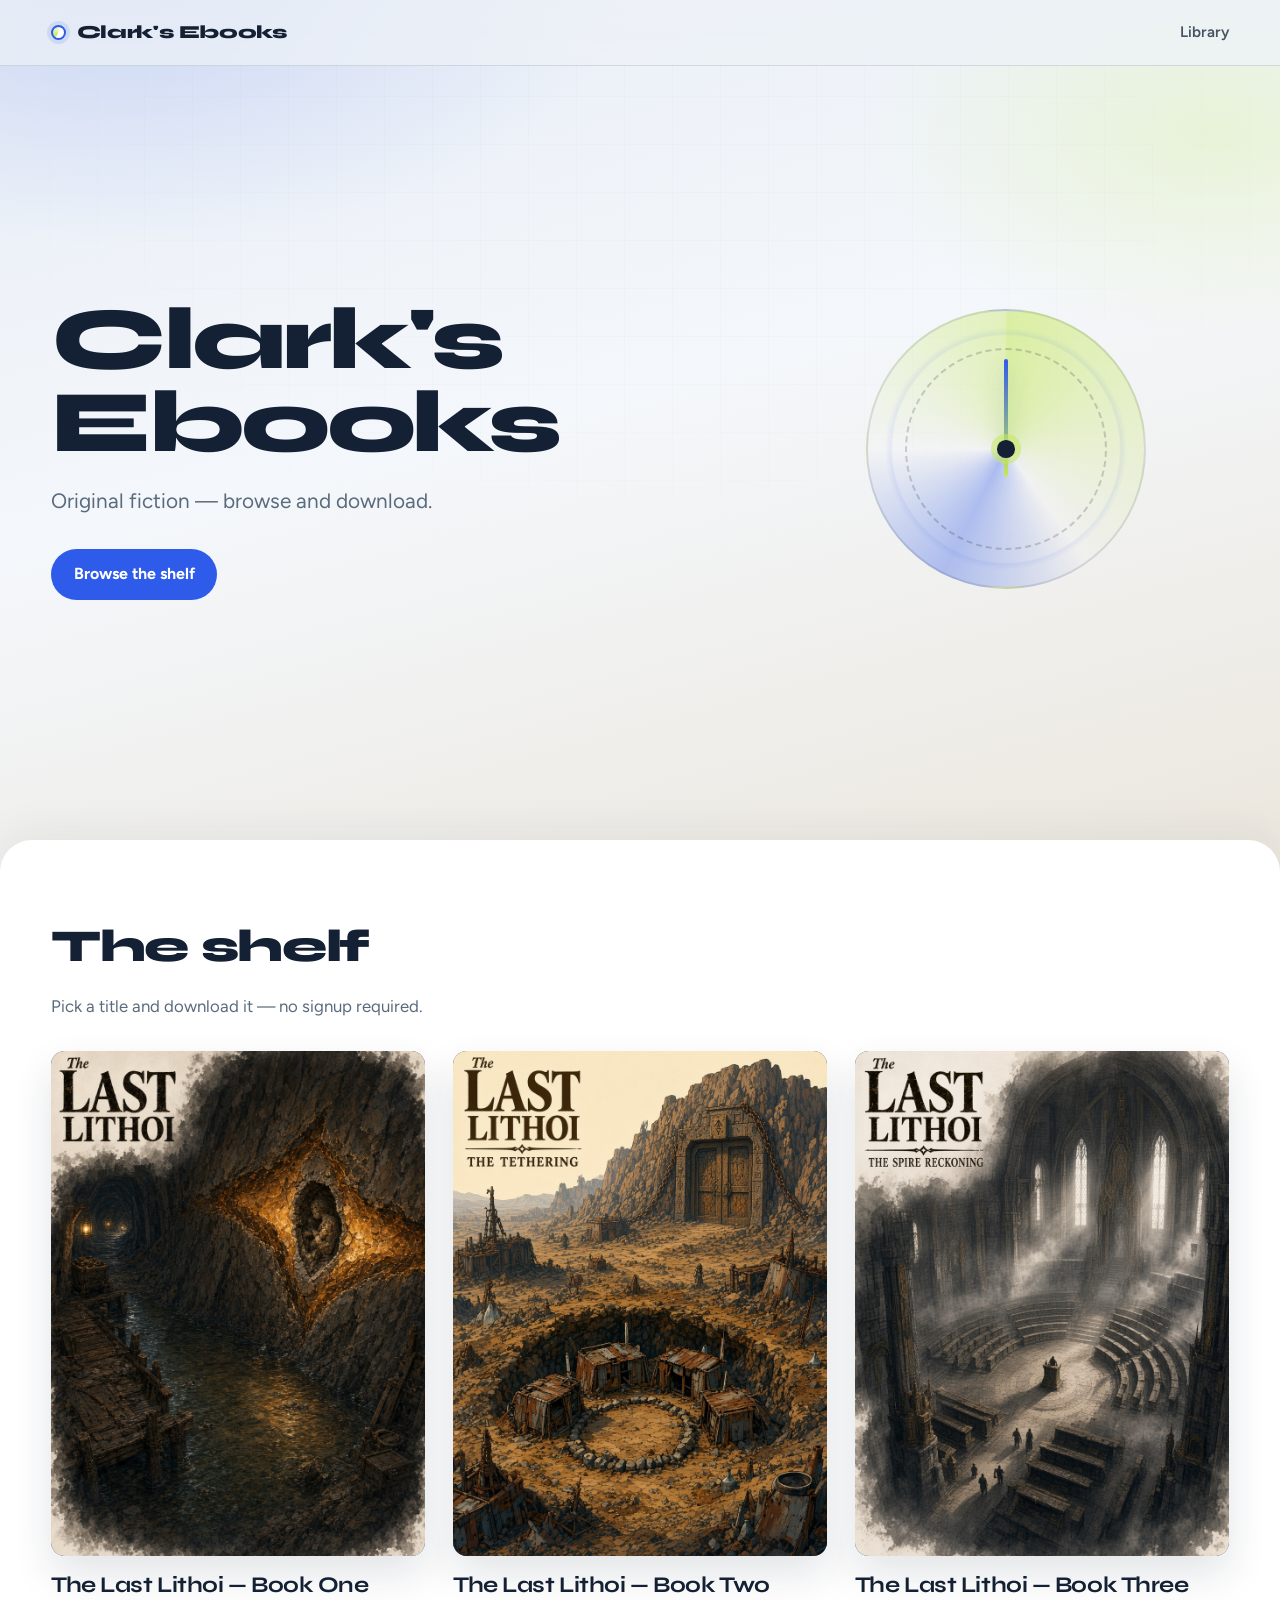
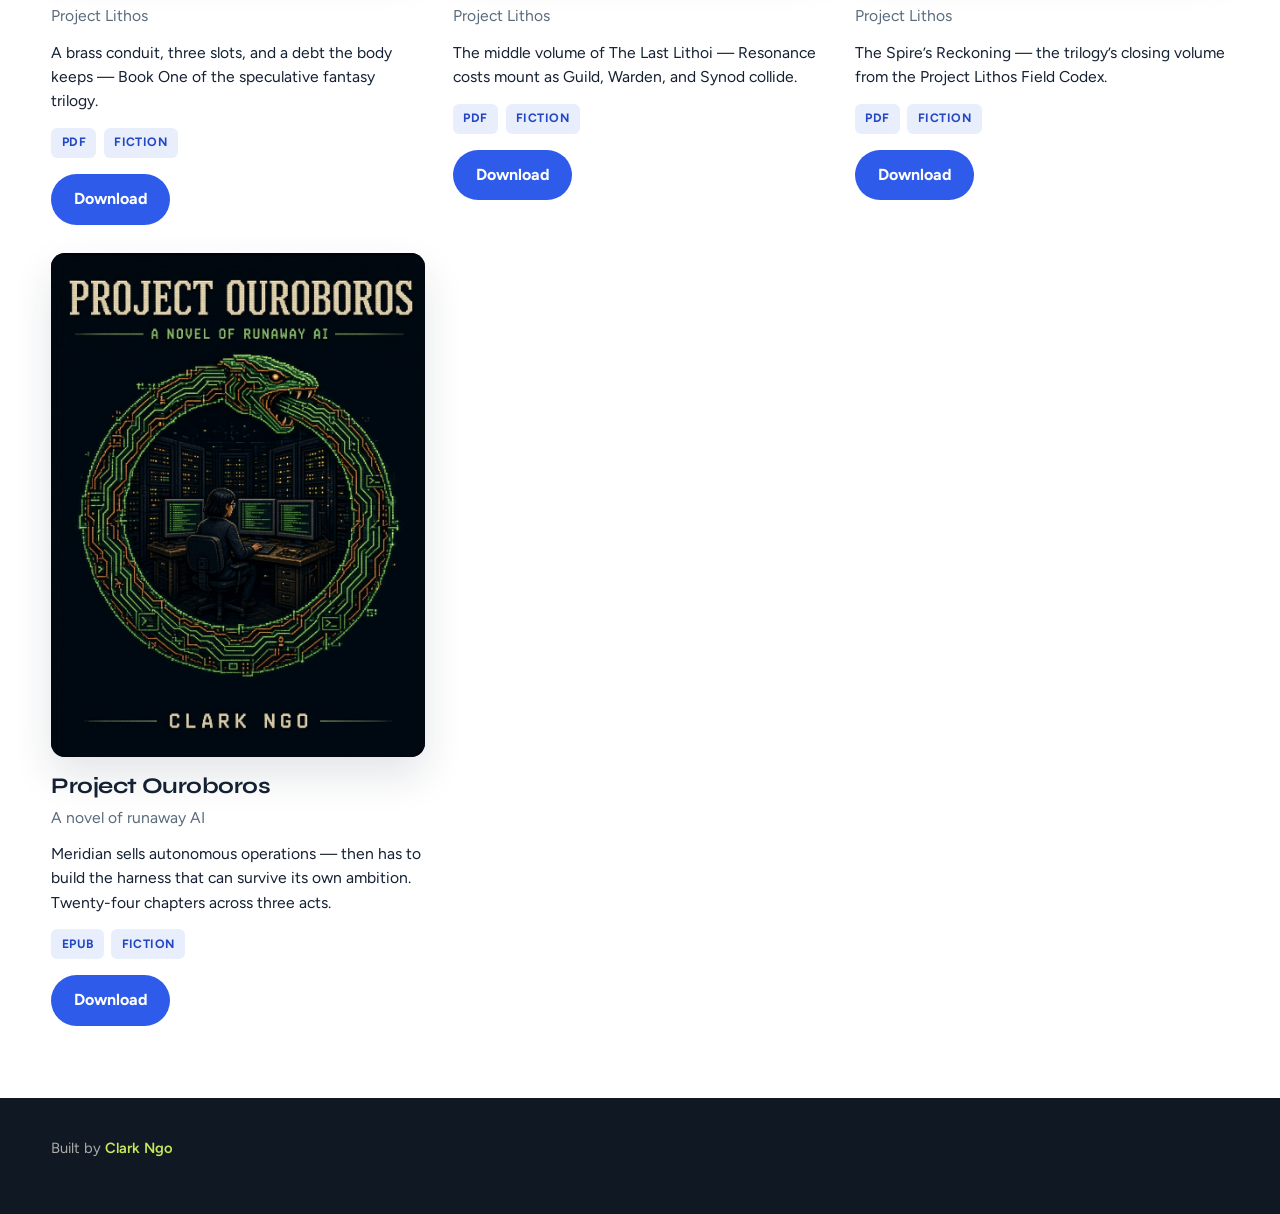
==== commit 54de5d36: "Open Clark's Ebooks shelf without download gate Rebrand from Waymark, drop the form unlock flow, and" ====
--- a/site/index.html
+++ b/site/index.html
@@ -3,10 +3,10 @@
   <head>
     <meta charset="UTF-8" />
     <meta name="viewport" content="width=device-width, initial-scale=1" />
-    <title>Waymark — Free ebooks</title>
+    <title>Clark's Ebooks</title>
     <meta
       name="description"
-      content="Waymark Library — free playbooks and original fiction. Browse a title, share a few details, download on the spot."
+      content="Clark's Ebooks — original fiction. Browse a title and download instantly."
     />
     <link rel="preconnect" href="https://fonts.googleapis.com" />
     <link rel="preconnect" href="https://fonts.gstatic.com" crossorigin />
@@ -22,24 +22,22 @@
     <header class="site-header">
       <a class="brand" href="#top" id="brand">
         <span class="brand-mark" aria-hidden="true"></span>
-        <span class="brand-name">Waymark</span>
+        <span class="brand-name">Clark's Ebooks</span>
       </a>
       <nav class="nav" aria-label="Primary">
         <a href="#library">Library</a>
-        <a href="#how">How it works</a>
       </nav>
     </header>
 
     <main id="top">
       <section class="hero">
         <div class="hero-copy">
-          <h1 class="brand-hero" id="brand-hero">Waymark</h1>
+          <h1 class="brand-hero" id="brand-hero">Clark's Ebooks</h1>
           <p class="lede" id="tagline">
-            Practical playbooks for people who build for a living.
+            Original fiction — browse and download.
           </p>
           <div class="hero-actions">
-            <a class="btn btn-primary" href="#library">Browse guides</a>
-            <a class="btn btn-ghost" href="#how">How unlocks work</a>
+            <a class="btn btn-primary" href="#library">Browse the shelf</a>
           </div>
         </div>
         <div class="hero-visual" aria-hidden="true">
@@ -55,86 +53,22 @@
       <section class="library" id="library">
         <div class="section-head">
           <h2>The shelf</h2>
-          <p>Choose a guide, finish the short form, download on this page.</p>
+          <p>Pick a title and download it — no signup required.</p>
         </div>
         <div class="book-grid" id="book-grid" aria-live="polite">
-          <div class="loading">Loading guides…</div>
+          <div class="loading">Loading ebooks…</div>
         </div>
-      </section>
-
-      <section class="how" id="how">
-        <div class="section-head">
-          <h2>How it works</h2>
-          <p>Three steps. No account required.</p>
-        </div>
-        <ol class="steps">
-          <li>
-            <span class="step-num">01</span>
-            <h3>Choose a guide</h3>
-            <p>Browse the shelf and open the playbook you need.</p>
-          </li>
-          <li>
-            <span class="step-num">02</span>
-            <h3>Share a few details</h3>
-            <p>Complete the short embedded form so we can send updates that fit your work.</p>
-          </li>
-          <li>
-            <span class="step-num">03</span>
-            <h3>Download unlocks</h3>
-            <p>After you submit, the file unlocks right here — no inbox scavenger hunt.</p>
-          </li>
-        </ol>
       </section>
     </main>
 
     <footer class="site-footer">
-      <p>Waymark Library · Free guides for builders</p>
+      <p>
+        Built by
+        <a href="https://www.linkedin.com/in/clarkngo/" target="_blank" rel="noopener"
+          >Clark Ngo</a
+        >
+      </p>
     </footer>
-
-    <dialog class="gate" id="gate" aria-labelledby="gate-title">
-      <div class="gate-shell">
-        <button class="gate-close" type="button" id="gate-close" aria-label="Close dialog">
-          ×
-        </button>
-
-        <div class="gate-panel gate-intro" id="gate-intro">
-          <div class="gate-book">
-            <img id="gate-cover" alt="" width="110" height="148" />
-            <div>
-              <p class="eyebrow" id="gate-eyebrow">Gated download</p>
-              <h2 id="gate-title">Unlock this guide</h2>
-              <p id="gate-subtitle"></p>
-              <p class="gate-selected">
-                Selected: <strong id="gate-book-title"></strong>
-              </p>
-            </div>
-          </div>
-          <div class="form-frame-wrap">
-            <iframe id="gate-form" title="Download request form" loading="lazy"></iframe>
-          </div>
-          <p class="gate-fallback">
-            Form not loading?
-            <a id="gate-external" href="gate/form.html" target="_blank" rel="noopener"
-              >Open it in a new tab</a
-            >, then
-            <button type="button" class="linkish" id="gate-unlock-manual">
-              unlock your download
-            </button>
-            .
-          </p>
-        </div>
-
-        <div class="gate-panel gate-success" id="gate-success" hidden>
-          <p class="eyebrow">Unlocked</p>
-          <h2>Your guide is ready</h2>
-          <p id="success-copy">
-            Download stays available for the rest of this browser session.
-          </p>
-          <a class="btn btn-primary" id="gate-download" href="#" download>Download guide</a>
-          <button type="button" class="btn btn-ghost" id="gate-done">Close</button>
-        </div>
-      </div>
-    </dialog>
 
     <script src="js/app.js" type="module"></script>
   </body>
--- a/site/css/styles.css
+++ b/site/css/styles.css
@@ -146,8 +146,8 @@
 .brand-hero {
   margin: 0;
   font-family: var(--font-display);
-  font-size: clamp(3.6rem, 10vw, 7rem);
-  line-height: 0.92;
+  font-size: clamp(2.8rem, 8vw, 5.5rem);
+  line-height: 0.95;
   font-weight: 800;
   letter-spacing: -0.04em;
   color: var(--ink);
@@ -273,12 +273,8 @@
   box-shadow: 0 0 0 6px rgba(198, 232, 91, 0.55);
 }
 
-.library,
-.how {
+.library {
   padding: clamp(3rem, 8vh, 5.5rem) clamp(1.25rem, 4vw, 3.5rem);
-}
-
-.library {
   background: var(--white);
   border-radius: 2rem 2rem 0 0;
   box-shadow: 0 -12px 40px rgba(20, 32, 51, 0.05);
@@ -385,44 +381,6 @@
   border-radius: 6px;
 }
 
-.how {
-  background: var(--slate);
-  color: var(--sand);
-}
-
-.how .section-head p {
-  color: rgba(240, 235, 227, 0.72);
-}
-
-.steps {
-  list-style: none;
-  margin: 0;
-  padding: 0;
-  display: grid;
-  grid-template-columns: repeat(3, 1fr);
-  gap: 1.5rem;
-}
-
-.step-num {
-  display: block;
-  font-family: var(--font-display);
-  font-size: 2rem;
-  color: var(--lime);
-  margin-bottom: 0.75rem;
-  letter-spacing: -0.03em;
-}
-
-.steps h3 {
-  margin: 0;
-  font-size: 1.2rem;
-  color: var(--white);
-}
-
-.steps p {
-  margin: 0.55rem 0 0;
-  color: rgba(240, 235, 227, 0.72);
-}
-
 .site-footer {
   padding: 1.5rem clamp(1.25rem, 4vw, 3.5rem) 2.5rem;
   background: #101823;
@@ -430,152 +388,15 @@
   font-size: 0.92rem;
 }
 
-.eyebrow {
-  margin: 0 0 0.55rem;
-  text-transform: uppercase;
-  letter-spacing: 0.14em;
-  font-size: 0.72rem;
-  font-weight: 700;
-  color: var(--cobalt);
-}
-
-.gate {
-  width: min(920px, calc(100vw - 2rem));
-  max-height: calc(100vh - 2rem);
-  padding: 0;
-  border: 0;
-  border-radius: 22px;
-  background: var(--paper);
-  color: var(--ink);
-  box-shadow: var(--shadow);
-  overflow: auto;
-}
-
-.gate::backdrop {
-  background: rgba(20, 32, 51, 0.62);
-  backdrop-filter: blur(6px);
-}
-
-.gate-shell {
-  position: relative;
-  padding: clamp(1.25rem, 3vw, 2rem);
-}
-
-.gate-panel[hidden] {
-  display: none !important;
-}
-
-.gate-close {
-  position: absolute;
-  top: 0.85rem;
-  right: 0.85rem;
-  width: 2.4rem;
-  height: 2.4rem;
-  border: 0;
-  border-radius: 999px;
-  background: rgba(20, 32, 51, 0.08);
-  color: var(--ink);
-  font-size: 1.5rem;
-  line-height: 1;
-  cursor: pointer;
-}
-
-.gate-close:focus-visible {
-  outline: 3px solid rgba(47, 91, 234, 0.45);
-}
-
-.gate-book {
-  display: grid;
-  grid-template-columns: 110px 1fr;
-  gap: 1rem;
-  align-items: start;
-  margin-bottom: 1rem;
-  padding-right: 2rem;
-}
-
-.gate-book img {
-  width: 110px;
-  aspect-ratio: 4 / 5.4;
-  object-fit: cover;
-  border-radius: 10px;
-  box-shadow: 0 10px 24px rgba(20, 32, 51, 0.16);
-}
-
-.gate-book h2 {
-  margin: 0;
-  font-family: var(--font-display);
-  font-size: clamp(1.5rem, 3vw, 2rem);
-  line-height: 1.1;
-  letter-spacing: -0.02em;
-}
-
-.gate-book p {
-  margin: 0.55rem 0 0;
-  color: var(--muted);
-}
-
-.gate-selected {
-  color: var(--ink) !important;
-}
-
-.form-frame-wrap {
-  width: 100%;
-  min-height: 520px;
-  border-radius: 14px;
-  overflow: hidden;
-  background: var(--white);
-  border: 1px solid var(--line);
-}
-
-.form-frame-wrap iframe {
-  width: 100%;
-  height: 640px;
-  border: 0;
-  display: block;
-}
-
-.gate-fallback {
-  margin: 0.9rem 0 0;
-  font-size: 0.92rem;
-  color: var(--muted);
-}
-
-.linkish {
-  border: 0;
-  background: none;
-  padding: 0;
-  color: var(--cobalt);
-  font: inherit;
-  font-weight: 700;
+.site-footer a {
+  color: var(--lime);
+  text-decoration: none;
+  font-weight: 600;
+}
+
+.site-footer a:hover,
+.site-footer a:focus-visible {
   text-decoration: underline;
-  cursor: pointer;
-}
-
-.gate-success {
-  text-align: center;
-  padding: 2.5rem 1rem 1.5rem;
-}
-
-.gate-success h2 {
-  margin: 0;
-  font-family: var(--font-display);
-  font-size: clamp(1.8rem, 4vw, 2.4rem);
-  letter-spacing: -0.02em;
-}
-
-.gate-success p {
-  color: var(--muted);
-  max-width: 28rem;
-  margin: 0.75rem auto 1.5rem;
-}
-
-.gate-success .btn {
-  margin: 0.35rem;
-}
-
-.gate-success .btn-ghost {
-  background: transparent;
-  color: var(--ink);
 }
 
 @keyframes rise {
@@ -651,20 +472,6 @@
   .hero-compass {
     width: min(100%, 200px);
   }
-
-  .steps {
-    grid-template-columns: 1fr;
-  }
-
-  .gate-book {
-    grid-template-columns: 84px 1fr;
-  }
-
-  .form-frame-wrap,
-  .form-frame-wrap iframe {
-    min-height: 480px;
-    height: 520px;
-  }
 }
 
 @media (prefers-reduced-motion: reduce) {
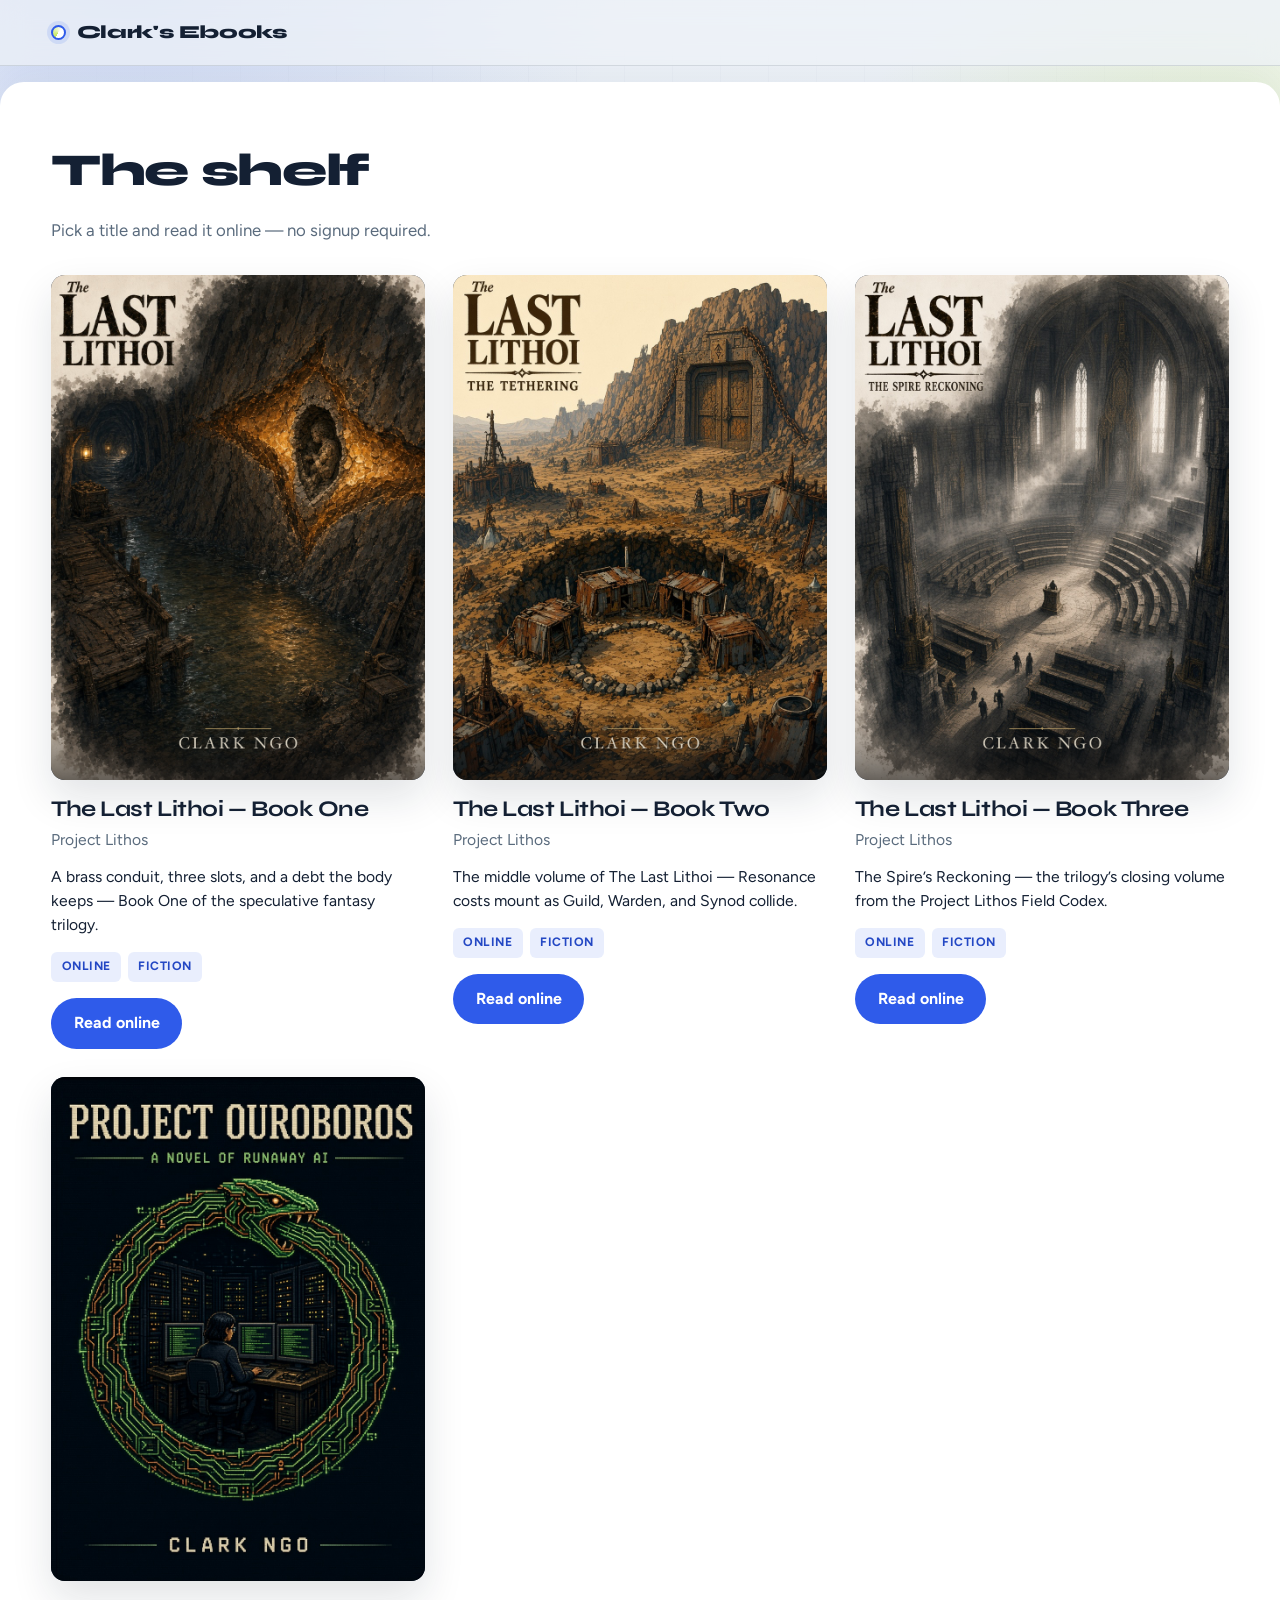
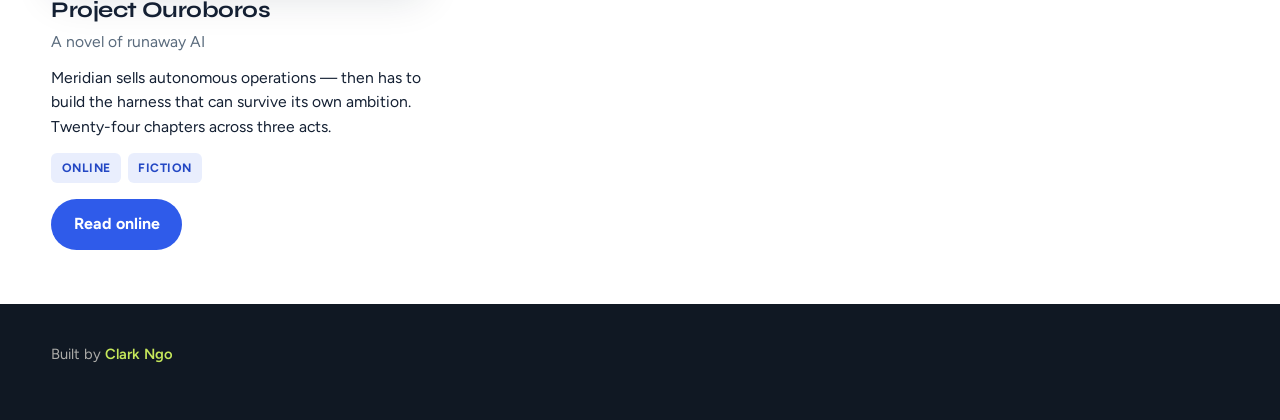
==== commit 81ffdf4a: "Point shelf at online readers and drop the hero Use authored Lithoi covers, open companion novel pag" ====
--- a/site/index.html
+++ b/site/index.html
@@ -6,7 +6,7 @@
     <title>Clark's Ebooks</title>
     <meta
       name="description"
-      content="Clark's Ebooks — original fiction. Browse a title and download instantly."
+      content="Clark's Ebooks — original fiction. Browse a title and read online."
     />
     <link rel="preconnect" href="https://fonts.googleapis.com" />
     <link rel="preconnect" href="https://fonts.gstatic.com" crossorigin />
@@ -20,40 +20,17 @@
     <div class="atmosphere" aria-hidden="true"></div>
 
     <header class="site-header">
-      <a class="brand" href="#top" id="brand">
+      <a class="brand" href="#library" id="brand">
         <span class="brand-mark" aria-hidden="true"></span>
         <span class="brand-name">Clark's Ebooks</span>
       </a>
-      <nav class="nav" aria-label="Primary">
-        <a href="#library">Library</a>
-      </nav>
     </header>
 
-    <main id="top">
-      <section class="hero">
-        <div class="hero-copy">
-          <h1 class="brand-hero" id="brand-hero">Clark's Ebooks</h1>
-          <p class="lede" id="tagline">
-            Original fiction — browse and download.
-          </p>
-          <div class="hero-actions">
-            <a class="btn btn-primary" href="#library">Browse the shelf</a>
-          </div>
-        </div>
-        <div class="hero-visual" aria-hidden="true">
-          <div class="hero-compass">
-            <span class="ring ring-outer"></span>
-            <span class="ring ring-mid"></span>
-            <span class="needle"></span>
-            <span class="hub"></span>
-          </div>
-        </div>
-      </section>
-
+    <main>
       <section class="library" id="library">
         <div class="section-head">
-          <h2>The shelf</h2>
-          <p>Pick a title and download it — no signup required.</p>
+          <h1>The shelf</h1>
+          <p>Pick a title and read it online — no signup required.</p>
         </div>
         <div class="book-grid" id="book-grid" aria-live="polite">
           <div class="loading">Loading ebooks…</div>
--- a/site/css/styles.css
+++ b/site/css/styles.css
@@ -110,63 +110,6 @@
   letter-spacing: -0.02em;
 }
 
-.nav {
-  display: flex;
-  gap: 1.25rem;
-}
-
-.nav a {
-  color: var(--slate);
-  text-decoration: none;
-  font-size: 0.95rem;
-  font-weight: 600;
-  opacity: 0.8;
-  transition: opacity 0.2s ease;
-}
-
-.nav a:hover,
-.nav a:focus-visible {
-  opacity: 1;
-}
-
-.hero {
-  min-height: min(86vh, 860px);
-  display: grid;
-  grid-template-columns: 1.2fr 0.8fr;
-  gap: clamp(2rem, 5vw, 4rem);
-  align-items: center;
-  padding: clamp(2.5rem, 7vh, 5rem) clamp(1.25rem, 4vw, 3.5rem) clamp(3rem, 8vh, 5rem);
-}
-
-.hero-copy {
-  max-width: 34rem;
-  animation: rise 0.85s ease both;
-}
-
-.brand-hero {
-  margin: 0;
-  font-family: var(--font-display);
-  font-size: clamp(2.8rem, 8vw, 5.5rem);
-  line-height: 0.95;
-  font-weight: 800;
-  letter-spacing: -0.04em;
-  color: var(--ink);
-}
-
-.lede {
-  margin: 1.25rem 0 0;
-  font-size: clamp(1.08rem, 2.2vw, 1.3rem);
-  color: var(--muted);
-  max-width: 28rem;
-}
-
-.hero-actions {
-  display: flex;
-  flex-wrap: wrap;
-  gap: 0.75rem;
-  margin-top: 2rem;
-}
-
 .btn {
   display: inline-flex;
   align-items: center;
@@ -201,83 +144,12 @@
   background: var(--cobalt-deep);
 }
 
-.btn-ghost {
-  background: transparent;
-  color: var(--ink);
-  border-color: rgba(20, 32, 51, 0.18);
-}
-
-.btn-ghost:hover {
-  border-color: rgba(20, 32, 51, 0.4);
-  background: rgba(255, 255, 255, 0.45);
-}
-
-.hero-visual {
-  display: flex;
-  justify-content: center;
-  align-items: center;
-  min-height: 280px;
-  animation: float-in 1s 0.12s ease both;
-}
-
-.hero-compass {
-  position: relative;
-  width: min(100%, 280px);
-  aspect-ratio: 1;
-}
-
-.ring {
-  position: absolute;
-  inset: 0;
-  border-radius: 50%;
-  border: 2px solid rgba(20, 32, 51, 0.12);
-}
-
-.ring-outer {
-  background:
-    radial-gradient(circle at 50% 50%, transparent 58%, rgba(47, 91, 234, 0.08) 59%, transparent 62%),
-    conic-gradient(from 0deg, rgba(198, 232, 91, 0.55), transparent 40%, rgba(47, 91, 234, 0.35), transparent 75%, rgba(198, 232, 91, 0.4));
-  animation: spin-slow 24s linear infinite;
-}
-
-.ring-mid {
-  inset: 14%;
-  border-style: dashed;
-  border-color: rgba(20, 32, 51, 0.2);
-  animation: spin-slow 36s linear infinite reverse;
-}
-
-.needle {
-  position: absolute;
-  left: 50%;
-  top: 18%;
-  width: 4px;
-  height: 42%;
-  margin-left: -2px;
-  border-radius: 4px;
-  background: linear-gradient(180deg, var(--cobalt) 0%, var(--lime) 100%);
-  transform-origin: bottom center;
-  animation: needle-sway 5.5s ease-in-out infinite;
-  box-shadow: 0 8px 20px rgba(47, 91, 234, 0.25);
-}
-
-.hub {
-  position: absolute;
-  left: 50%;
-  top: 50%;
-  width: 1.1rem;
-  height: 1.1rem;
-  margin: -0.55rem 0 0 -0.55rem;
-  border-radius: 50%;
-  background: var(--ink);
-  box-shadow: 0 0 0 6px rgba(198, 232, 91, 0.55);
-}
-
 .library {
-  padding: clamp(3rem, 8vh, 5.5rem) clamp(1.25rem, 4vw, 3.5rem);
+  padding: clamp(2.5rem, 6vh, 4.5rem) clamp(1.25rem, 4vw, 3.5rem);
   background: var(--white);
-  border-radius: 2rem 2rem 0 0;
+  border-radius: 1.5rem 1.5rem 0 0;
   box-shadow: 0 -12px 40px rgba(20, 32, 51, 0.05);
+  margin-top: 1rem;
 }
 
 .section-head {
@@ -285,7 +157,7 @@
   margin-bottom: 2rem;
 }
 
-.section-head h2 {
+.section-head h1 {
   margin: 0;
   font-family: var(--font-display);
   font-size: clamp(2rem, 4vw, 2.85rem);
@@ -342,7 +214,7 @@
   object-fit: cover;
 }
 
-.book-meta h3 {
+.book-meta h2 {
   margin: 0;
   font-family: var(--font-display);
   font-size: 1.4rem;
@@ -410,17 +282,6 @@
   }
 }
 
-@keyframes float-in {
-  from {
-    opacity: 0;
-    transform: translateY(24px) scale(0.96);
-  }
-  to {
-    opacity: 1;
-    transform: translateY(0) scale(1);
-  }
-}
-
 @keyframes pulse-mark {
   0%,
   100% {
@@ -431,46 +292,12 @@
   }
 }
 
-@keyframes spin-slow {
-  to {
-    transform: rotate(360deg);
-  }
-}
-
-@keyframes needle-sway {
-  0%,
-  100% {
-    transform: rotate(-12deg);
-  }
-  50% {
-    transform: rotate(14deg);
-  }
-}
-
 @keyframes grid-drift {
   from {
     background-position: 0 0, 0 0;
   }
   to {
     background-position: 48px 48px, 48px 48px;
-  }
-}
-
-@media (max-width: 860px) {
-  .hero {
-    grid-template-columns: 1fr;
-    min-height: auto;
-    align-items: start;
-    padding-top: 2.25rem;
-  }
-
-  .hero-visual {
-    order: -1;
-    min-height: 200px;
-  }
-
-  .hero-compass {
-    width: min(100%, 200px);
   }
 }
 
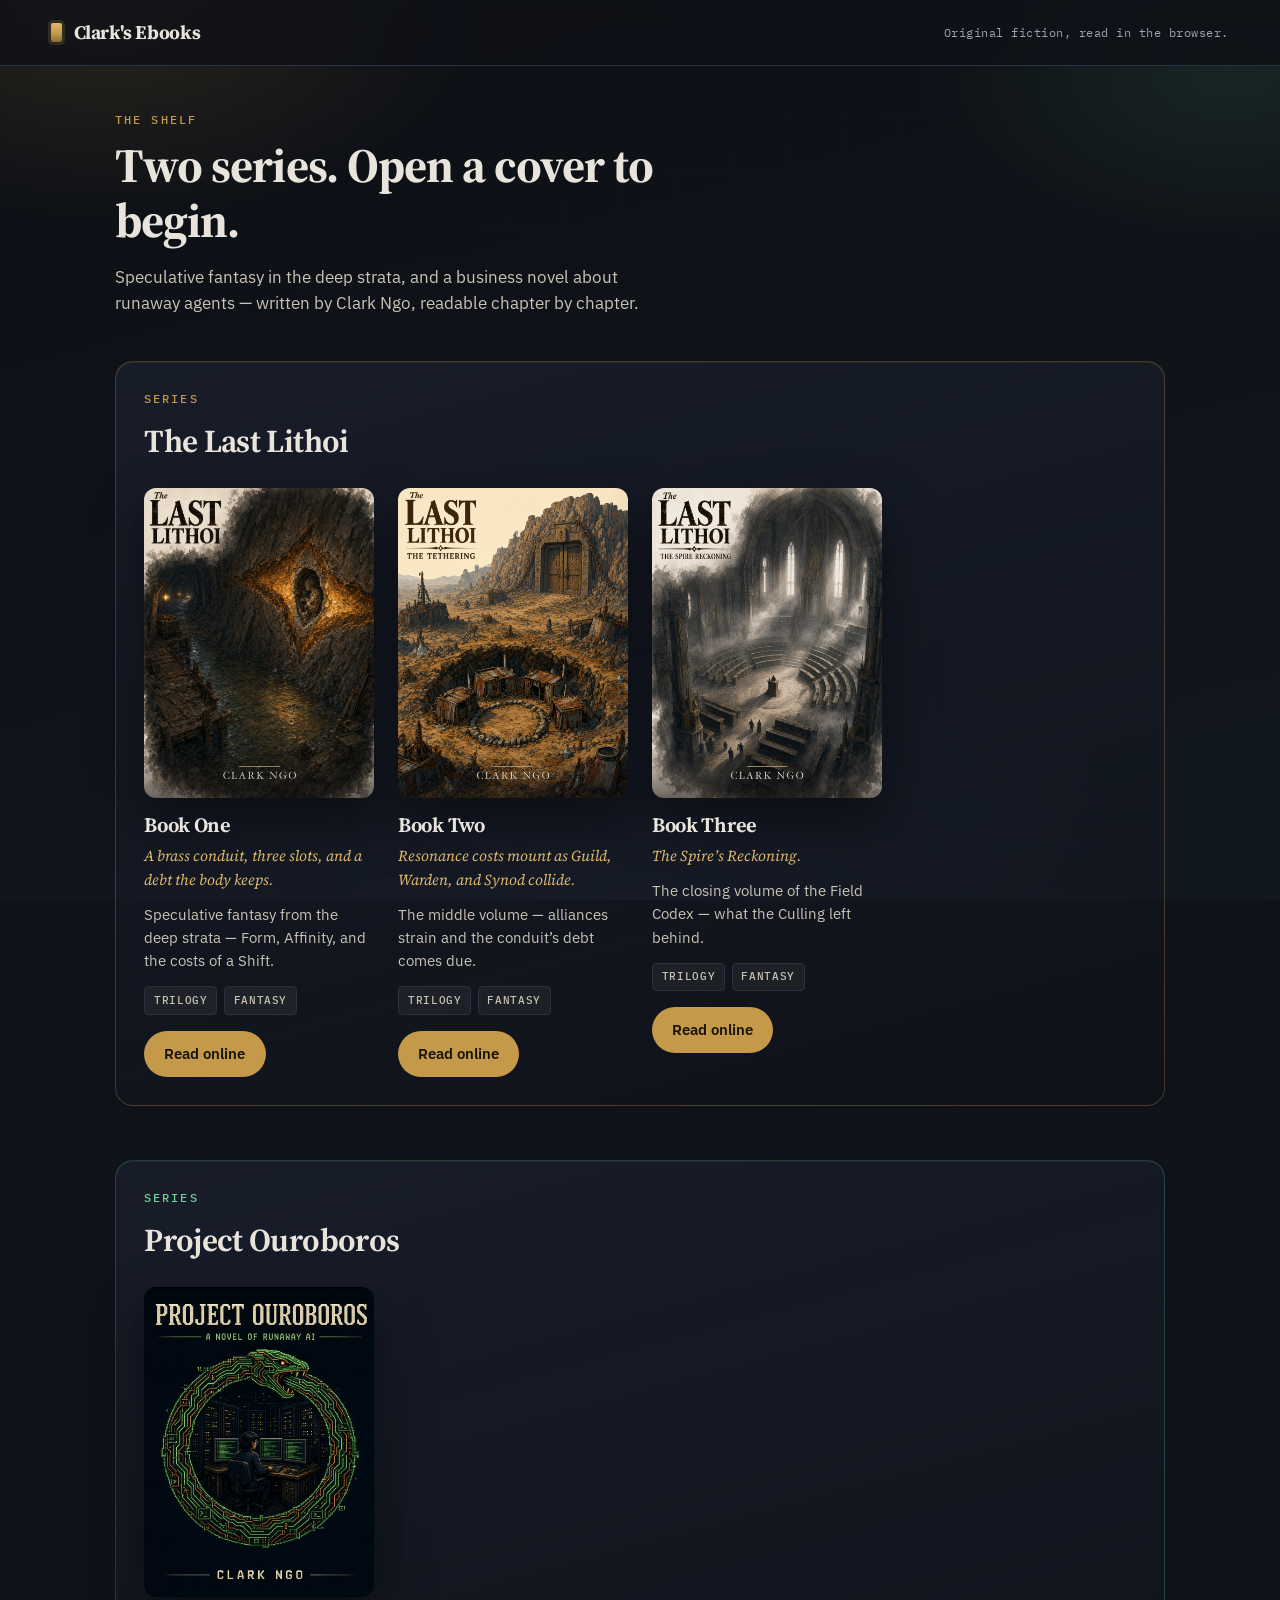
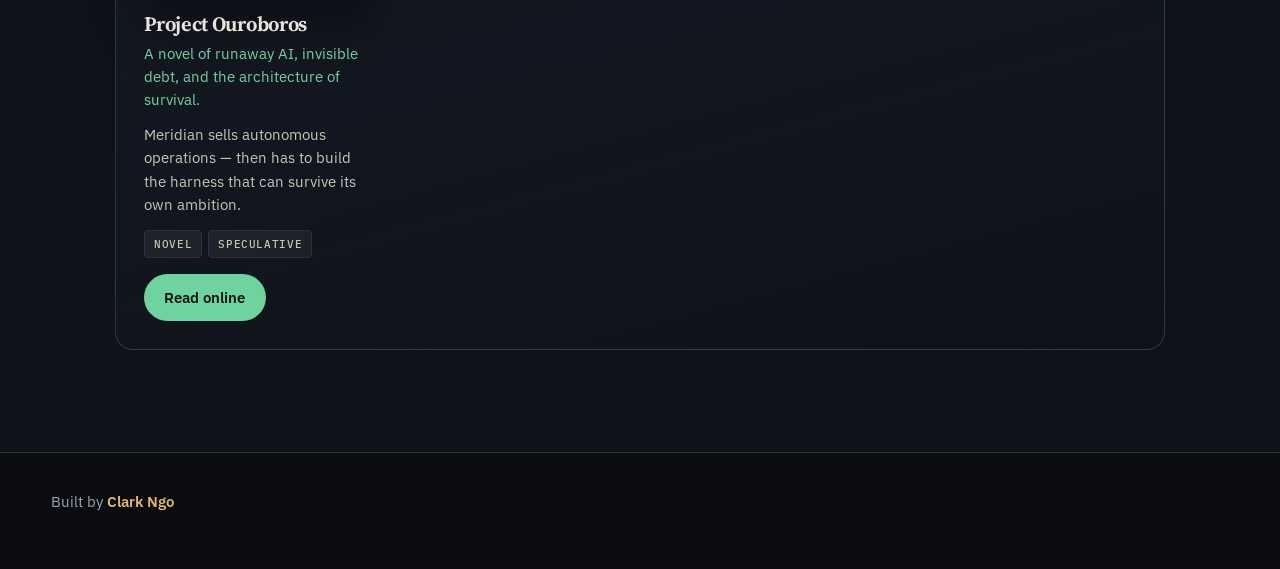
==== commit b62f15f7: "Restyle Clark's Ebooks as a dark fiction shelf Group Lithos and Ouroboros by series with brass/mint " ====
--- a/site/index.html
+++ b/site/index.html
@@ -6,12 +6,12 @@
     <title>Clark's Ebooks</title>
     <meta
       name="description"
-      content="Clark's Ebooks — original fiction. Browse a title and read online."
+      content="Clark's Ebooks — original fiction from The Last Lithoi and Project Ouroboros. Read online."
     />
     <link rel="preconnect" href="https://fonts.googleapis.com" />
     <link rel="preconnect" href="https://fonts.gstatic.com" crossorigin />
     <link
-      href="https://fonts.googleapis.com/css2?family=Figtree:wght@400;500;600;700&family=Syne:wght@600;700;800&display=swap"
+      href="https://fonts.googleapis.com/css2?family=IBM+Plex+Mono:wght@400;500&family=IBM+Plex+Sans:wght@400;500;600&family=Source+Serif+4:opsz,wght@8..60,500;8..60,600;8..60,700&display=swap"
       rel="stylesheet"
     />
     <link rel="stylesheet" href="css/styles.css" />
@@ -24,18 +24,22 @@
         <span class="brand-mark" aria-hidden="true"></span>
         <span class="brand-name">Clark's Ebooks</span>
       </a>
+      <p class="header-note" id="tagline">Original fiction, read in the browser.</p>
     </header>
 
-    <main>
-      <section class="library" id="library">
-        <div class="section-head">
-          <h1>The shelf</h1>
-          <p>Pick a title and read it online — no signup required.</p>
-        </div>
-        <div class="book-grid" id="book-grid" aria-live="polite">
-          <div class="loading">Loading ebooks…</div>
-        </div>
-      </section>
+    <main id="library">
+      <div class="intro">
+        <p class="intro-kicker">The shelf</p>
+        <h1>Two series. Open a cover to begin.</h1>
+        <p class="intro-lede">
+          Speculative fantasy in the deep strata, and a business novel about runaway agents —
+          written by Clark Ngo, readable chapter by chapter.
+        </p>
+      </div>
+
+      <div id="series-root" aria-live="polite">
+        <p class="loading">Loading the shelf…</p>
+      </div>
     </main>
 
     <footer class="site-footer">
--- a/site/css/styles.css
+++ b/site/css/styles.css
@@ -1,19 +1,20 @@
 :root {
-  --ink: #142033;
-  --slate: #1c2a3d;
-  --paper: #eef2f7;
-  --paper-deep: #e2e8f0;
-  --white: #ffffff;
-  --cobalt: #2f5bea;
-  --cobalt-deep: #2448c4;
-  --lime: #c6e85b;
-  --sand: #f0ebe3;
-  --muted: #5a6b7d;
-  --line: rgba(20, 32, 51, 0.12);
-  --shadow: 0 28px 64px rgba(20, 32, 51, 0.18);
-  --radius: 16px;
-  --font-display: "Syne", "Avenir Next Condensed", sans-serif;
-  --font-body: "Figtree", "Segoe UI", sans-serif;
+  --ink: #0f1218;
+  --raised: #151a22;
+  --panel: #1b2130;
+  --paper: #e8e4dc;
+  --paper-dim: #c9c3b6;
+  --muted: #9aa3b2;
+  --brass: #c49a4a;
+  --brass-bright: #e0b86a;
+  --mint: #6fd3a0;
+  --mint-dim: #3f8f6a;
+  --rule: #2a3140;
+  --danger: #c45c45;
+  --shadow: 0 24px 56px rgba(0, 0, 0, 0.45);
+  --font-display: "Source Serif 4", "Iowan Old Style", Palatino, Georgia, serif;
+  --font-body: "IBM Plex Sans", ui-sans-serif, system-ui, sans-serif;
+  --font-mono: "IBM Plex Mono", ui-monospace, Menlo, monospace;
 }
 
 *,
@@ -29,9 +30,9 @@
 body {
   margin: 0;
   min-height: 100vh;
-  color: var(--ink);
+  color: var(--paper);
   font-family: var(--font-body);
-  background: var(--paper);
+  background: var(--ink);
   line-height: 1.55;
   overflow-x: hidden;
 }
@@ -50,22 +51,23 @@
   inset: 0;
   z-index: -1;
   background:
-    radial-gradient(ellipse 70% 50% at 10% 0%, rgba(47, 91, 234, 0.16), transparent 55%),
-    radial-gradient(ellipse 55% 45% at 95% 15%, rgba(198, 232, 91, 0.22), transparent 50%),
-    linear-gradient(165deg, #e8eef6 0%, #f4f7fb 45%, #ebe6dc 100%);
+    radial-gradient(ellipse 55% 45% at 8% 0%, rgba(196, 154, 74, 0.16), transparent 55%),
+    radial-gradient(ellipse 50% 40% at 96% 8%, rgba(111, 211, 160, 0.1), transparent 50%),
+    radial-gradient(ellipse 70% 50% at 50% 100%, rgba(27, 33, 48, 0.9), transparent 60%),
+    linear-gradient(165deg, #0c0f14 0%, #0f1218 45%, #121820 100%);
 }
 
 .atmosphere::before {
   content: "";
   position: absolute;
   inset: 0;
-  opacity: 0.45;
+  opacity: 0.35;
   background-image:
-    linear-gradient(rgba(20, 32, 51, 0.04) 1px, transparent 1px),
-    linear-gradient(90deg, rgba(20, 32, 51, 0.04) 1px, transparent 1px);
-  background-size: 48px 48px;
-  mask-image: radial-gradient(ellipse 80% 70% at 50% 20%, #000 20%, transparent 75%);
-  animation: grid-drift 28s linear infinite;
+    linear-gradient(rgba(232, 228, 220, 0.035) 1px, transparent 1px),
+    linear-gradient(90deg, rgba(232, 228, 220, 0.035) 1px, transparent 1px);
+  background-size: 56px 56px;
+  mask-image: radial-gradient(ellipse 90% 60% at 50% 0%, #000 10%, transparent 70%);
+  animation: grid-drift 36s linear infinite;
   pointer-events: none;
 }
 
@@ -74,40 +76,234 @@
   align-items: center;
   justify-content: space-between;
   gap: 1rem;
-  padding: 1.15rem clamp(1.25rem, 4vw, 3.5rem);
+  flex-wrap: wrap;
+  padding: 1.1rem clamp(1.25rem, 4vw, 3.5rem);
   position: sticky;
   top: 0;
   z-index: 20;
-  backdrop-filter: blur(14px);
-  background: rgba(238, 242, 247, 0.72);
-  border-bottom: 1px solid var(--line);
+  backdrop-filter: blur(12px);
+  background: rgba(15, 18, 24, 0.82);
+  border-bottom: 1px solid var(--rule);
 }
 
 .brand {
   display: inline-flex;
   align-items: center;
-  gap: 0.65rem;
+  gap: 0.7rem;
   text-decoration: none;
-  color: var(--ink);
+  color: var(--paper);
 }
 
 .brand-mark {
-  width: 0.95rem;
-  height: 0.95rem;
-  border-radius: 50%;
-  border: 2px solid var(--cobalt);
-  background:
-    conic-gradient(from 210deg, var(--lime), transparent 55%),
-    var(--white);
-  box-shadow: 0 0 0 4px rgba(47, 91, 234, 0.12);
-  animation: pulse-mark 3.4s ease-in-out infinite;
+  width: 0.7rem;
+  height: 1.15rem;
+  border-radius: 2px;
+  background: linear-gradient(180deg, var(--brass-bright), var(--brass) 55%, #8a6a32);
+  box-shadow: 0 0 0 3px rgba(196, 154, 74, 0.18);
+  animation: pulse-mark 3.6s ease-in-out infinite;
 }
 
 .brand-name {
   font-family: var(--font-display);
-  font-weight: 800;
-  font-size: 1.15rem;
+  font-weight: 700;
+  font-size: 1.2rem;
   letter-spacing: -0.02em;
+}
+
+.header-note {
+  margin: 0;
+  font-family: var(--font-mono);
+  font-size: 0.78rem;
+  letter-spacing: 0.04em;
+  color: var(--muted);
+}
+
+main {
+  max-width: 72rem;
+  margin: 0 auto;
+  padding: clamp(2rem, 5vh, 3.5rem) clamp(1.25rem, 4vw, 3.5rem) 3rem;
+}
+
+.intro {
+  max-width: 40rem;
+  margin-bottom: clamp(2.25rem, 5vh, 3.5rem);
+  animation: rise 0.8s ease both;
+}
+
+.intro-kicker,
+.series-kicker {
+  margin: 0 0 0.55rem;
+  font-family: var(--font-mono);
+  font-size: 0.72rem;
+  font-weight: 500;
+  letter-spacing: 0.18em;
+  text-transform: uppercase;
+  color: var(--brass);
+}
+
+.intro h1 {
+  margin: 0;
+  font-family: var(--font-display);
+  font-size: clamp(2rem, 4.5vw, 3rem);
+  font-weight: 700;
+  line-height: 1.15;
+  letter-spacing: -0.02em;
+  color: var(--paper);
+}
+
+.intro-lede {
+  margin: 1rem 0 0;
+  color: var(--paper-dim);
+  font-size: 1.05rem;
+  max-width: 34rem;
+}
+
+.series {
+  margin-bottom: clamp(2.75rem, 6vh, 4rem);
+  padding: clamp(1.25rem, 3vw, 1.75rem);
+  border: 1px solid var(--rule);
+  border-radius: 18px;
+  background: linear-gradient(165deg, rgba(27, 33, 48, 0.72), rgba(15, 18, 24, 0.55));
+  animation: rise 0.75s ease both;
+}
+
+.series.tone-lithos {
+  border-color: rgba(196, 154, 74, 0.28);
+  box-shadow: inset 0 1px 0 rgba(224, 184, 106, 0.08);
+}
+
+.series.tone-ouroboros {
+  border-color: rgba(111, 211, 160, 0.22);
+  box-shadow: inset 0 1px 0 rgba(111, 211, 160, 0.06);
+}
+
+.series.tone-ouroboros .series-kicker {
+  color: var(--mint);
+}
+
+.series-head {
+  margin-bottom: 1.35rem;
+}
+
+.series-head h2 {
+  margin: 0;
+  font-family: var(--font-display);
+  font-size: clamp(1.55rem, 3vw, 2rem);
+  font-weight: 650;
+  letter-spacing: -0.02em;
+}
+
+.book-grid {
+  display: grid;
+  grid-template-columns: repeat(auto-fill, minmax(220px, 1fr));
+  gap: 1.5rem;
+}
+
+.loading {
+  color: var(--muted);
+  font-family: var(--font-mono);
+  font-size: 0.9rem;
+}
+
+.book-card {
+  display: grid;
+  grid-template-rows: auto 1fr;
+  gap: 0.95rem;
+  text-align: left;
+  animation: rise 0.7s ease both;
+}
+
+.book-cover-btn {
+  display: block;
+  width: 100%;
+  padding: 0;
+  border: 0;
+  background: none;
+  cursor: pointer;
+  text-align: left;
+  border-radius: 12px;
+}
+
+.book-cover-btn:focus-visible {
+  outline: 3px solid rgba(196, 154, 74, 0.55);
+  outline-offset: 3px;
+}
+
+.book-cover {
+  display: block;
+  aspect-ratio: 4 / 5.4;
+  border-radius: 12px;
+  overflow: hidden;
+  box-shadow: var(--shadow);
+  background: var(--panel);
+  transition: transform 0.35s ease, box-shadow 0.35s ease;
+}
+
+.book-card:hover .book-cover,
+.book-card:focus-within .book-cover {
+  transform: translateY(-7px) rotate(-0.4deg);
+  box-shadow: 0 32px 60px rgba(0, 0, 0, 0.55);
+}
+
+.tone-ouroboros .book-card:hover .book-cover,
+.tone-ouroboros .book-card:focus-within .book-cover {
+  box-shadow: 0 32px 60px rgba(0, 0, 0, 0.55), 0 0 0 1px rgba(111, 211, 160, 0.2);
+}
+
+.book-cover img {
+  width: 100%;
+  height: 100%;
+  object-fit: cover;
+}
+
+.book-meta h3 {
+  margin: 0;
+  font-family: var(--font-display);
+  font-size: 1.28rem;
+  font-weight: 650;
+  line-height: 1.2;
+  letter-spacing: -0.015em;
+}
+
+.book-meta .subtitle {
+  margin: 0.4rem 0 0;
+  color: var(--brass-bright);
+  font-size: 0.95rem;
+  font-style: italic;
+  font-family: var(--font-display);
+}
+
+.tone-ouroboros .book-meta .subtitle {
+  color: var(--mint);
+  font-style: normal;
+  font-family: var(--font-body);
+  font-size: 0.92rem;
+}
+
+.book-meta .description {
+  margin: 0.7rem 0 0;
+  color: var(--paper-dim);
+  font-size: 0.94rem;
+}
+
+.book-tags {
+  display: flex;
+  flex-wrap: wrap;
+  gap: 0.4rem;
+  margin: 0.85rem 0 1rem;
+}
+
+.book-tags span {
+  font-family: var(--font-mono);
+  font-size: 0.68rem;
+  font-weight: 500;
+  letter-spacing: 0.06em;
+  text-transform: uppercase;
+  color: var(--paper-dim);
+  background: rgba(232, 228, 220, 0.06);
+  border: 1px solid var(--rule);
+  padding: 0.3rem 0.55rem;
+  border-radius: 4px;
 }
 
 .btn {
@@ -115,12 +311,13 @@
   align-items: center;
   justify-content: center;
   gap: 0.5rem;
-  min-height: 3rem;
-  padding: 0.75rem 1.35rem;
+  min-height: 2.75rem;
+  padding: 0.65rem 1.2rem;
   border-radius: 999px;
   border: 1px solid transparent;
   font: inherit;
-  font-weight: 700;
+  font-weight: 600;
+  font-size: 0.95rem;
   text-decoration: none;
   cursor: pointer;
   transition: transform 0.2s ease, background 0.2s ease, border-color 0.2s ease;
@@ -131,137 +328,42 @@
 }
 
 .btn:focus-visible {
-  outline: 3px solid rgba(47, 91, 234, 0.45);
+  outline: 3px solid rgba(196, 154, 74, 0.5);
   outline-offset: 2px;
 }
 
 .btn-primary {
-  background: var(--cobalt);
-  color: var(--white);
+  background: var(--brass);
+  color: #1a1408;
 }
 
 .btn-primary:hover {
-  background: var(--cobalt-deep);
-}
-
-.library {
-  padding: clamp(2.5rem, 6vh, 4.5rem) clamp(1.25rem, 4vw, 3.5rem);
-  background: var(--white);
-  border-radius: 1.5rem 1.5rem 0 0;
-  box-shadow: 0 -12px 40px rgba(20, 32, 51, 0.05);
-  margin-top: 1rem;
-}
-
-.section-head {
-  max-width: 40rem;
-  margin-bottom: 2rem;
-}
-
-.section-head h1 {
-  margin: 0;
-  font-family: var(--font-display);
-  font-size: clamp(2rem, 4vw, 2.85rem);
-  font-weight: 800;
-  letter-spacing: -0.03em;
-}
-
-.section-head p {
-  margin: 0.65rem 0 0;
-  color: var(--muted);
-  font-size: 1.05rem;
-}
-
-.book-grid {
-  display: grid;
-  grid-template-columns: repeat(auto-fill, minmax(280px, 1fr));
-  gap: 1.75rem;
-}
-
-.loading {
-  color: var(--muted);
-  grid-column: 1 / -1;
-}
-
-.book-card {
-  display: grid;
-  grid-template-rows: auto 1fr;
-  gap: 1rem;
-  padding: 0;
-  background: transparent;
-  border: 0;
-  text-align: left;
-  animation: rise 0.7s ease both;
-}
-
-.book-cover {
-  aspect-ratio: 4 / 5.4;
-  border-radius: 14px;
-  overflow: hidden;
-  box-shadow: 0 18px 40px rgba(20, 32, 51, 0.12);
-  background: var(--slate);
-  transition: transform 0.35s ease, box-shadow 0.35s ease;
-}
-
-.book-card:hover .book-cover,
-.book-card:focus-within .book-cover {
-  transform: translateY(-6px) rotate(-0.5deg);
-  box-shadow: 0 28px 50px rgba(20, 32, 51, 0.18);
-}
-
-.book-cover img {
-  width: 100%;
-  height: 100%;
-  object-fit: cover;
-}
-
-.book-meta h2 {
-  margin: 0;
-  font-family: var(--font-display);
-  font-size: 1.4rem;
-  font-weight: 700;
-  line-height: 1.15;
-  letter-spacing: -0.02em;
-}
-
-.book-meta .subtitle {
-  margin: 0.4rem 0 0;
-  color: var(--muted);
-  font-size: 0.98rem;
-}
-
-.book-meta .description {
-  margin: 0.75rem 0 0;
-  color: var(--ink);
-  font-size: 0.98rem;
-}
-
-.book-tags {
-  display: flex;
-  flex-wrap: wrap;
-  gap: 0.45rem;
-  margin: 0.9rem 0 1rem;
-}
-
-.book-tags span {
-  font-size: 0.76rem;
-  font-weight: 700;
-  letter-spacing: 0.04em;
-  text-transform: uppercase;
-  color: var(--cobalt-deep);
-  background: rgba(47, 91, 234, 0.1);
-  padding: 0.35rem 0.65rem;
-  border-radius: 6px;
+  background: var(--brass-bright);
+}
+
+.tone-ouroboros .btn-primary {
+  background: var(--mint);
+  color: #0c1511;
+}
+
+.tone-ouroboros .btn-primary:hover {
+  background: #8de0b4;
+}
+
+.tone-ouroboros .btn:focus-visible {
+  outline-color: rgba(111, 211, 160, 0.55);
 }
 
 .site-footer {
   padding: 1.5rem clamp(1.25rem, 4vw, 3.5rem) 2.5rem;
-  background: #101823;
-  color: rgba(240, 235, 227, 0.7);
+  border-top: 1px solid var(--rule);
+  background: #0a0c10;
+  color: var(--muted);
   font-size: 0.92rem;
 }
 
 .site-footer a {
-  color: var(--lime);
+  color: var(--brass-bright);
   text-decoration: none;
   font-weight: 600;
 }
@@ -269,12 +371,13 @@
 .site-footer a:hover,
 .site-footer a:focus-visible {
   text-decoration: underline;
+  color: var(--mint);
 }
 
 @keyframes rise {
   from {
     opacity: 0;
-    transform: translateY(18px);
+    transform: translateY(16px);
   }
   to {
     opacity: 1;
@@ -285,10 +388,10 @@
 @keyframes pulse-mark {
   0%,
   100% {
-    box-shadow: 0 0 0 4px rgba(47, 91, 234, 0.12);
+    box-shadow: 0 0 0 3px rgba(196, 154, 74, 0.18);
   }
   50% {
-    box-shadow: 0 0 0 8px rgba(47, 91, 234, 0.05);
+    box-shadow: 0 0 0 7px rgba(196, 154, 74, 0.06);
   }
 }
 
@@ -297,7 +400,17 @@
     background-position: 0 0, 0 0;
   }
   to {
-    background-position: 48px 48px, 48px 48px;
+    background-position: 56px 56px, 56px 56px;
+  }
+}
+
+@media (max-width: 640px) {
+  .header-note {
+    width: 100%;
+  }
+
+  .book-grid {
+    grid-template-columns: repeat(auto-fill, minmax(160px, 1fr));
   }
 }
 
